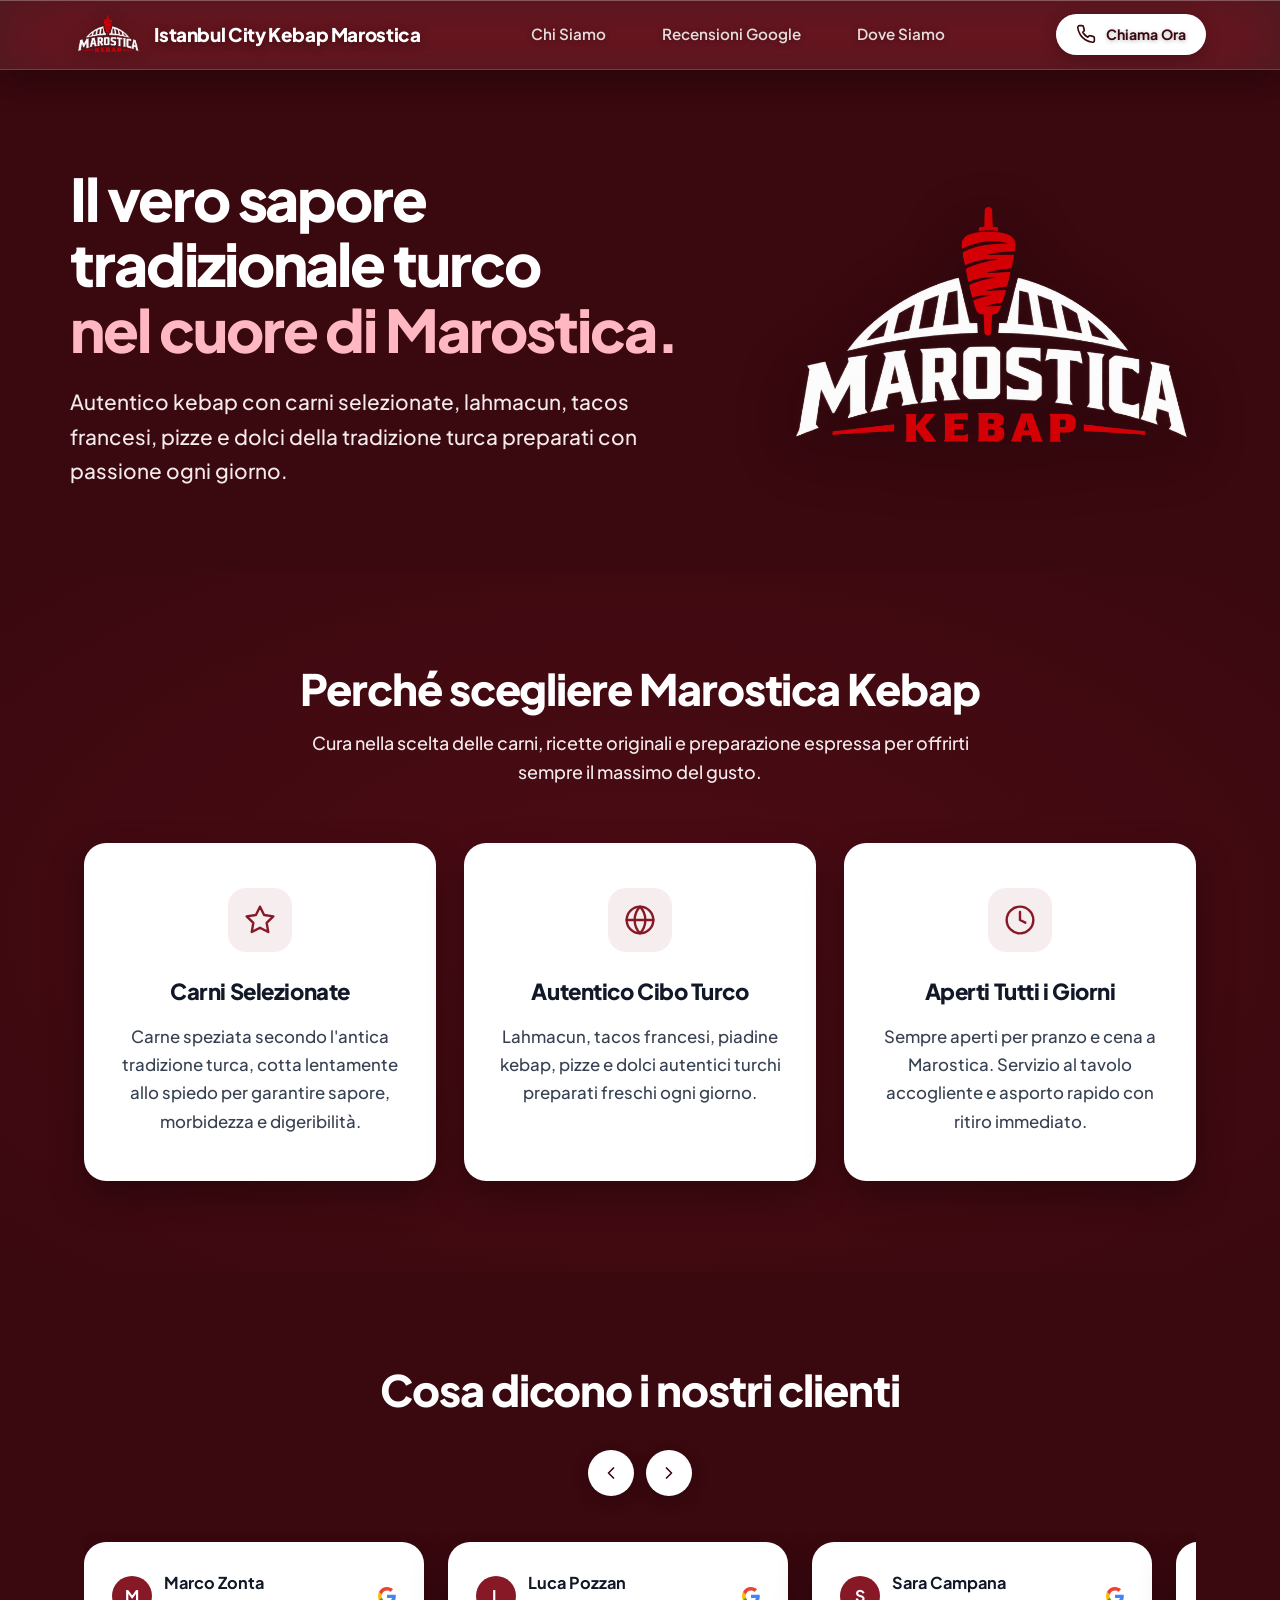
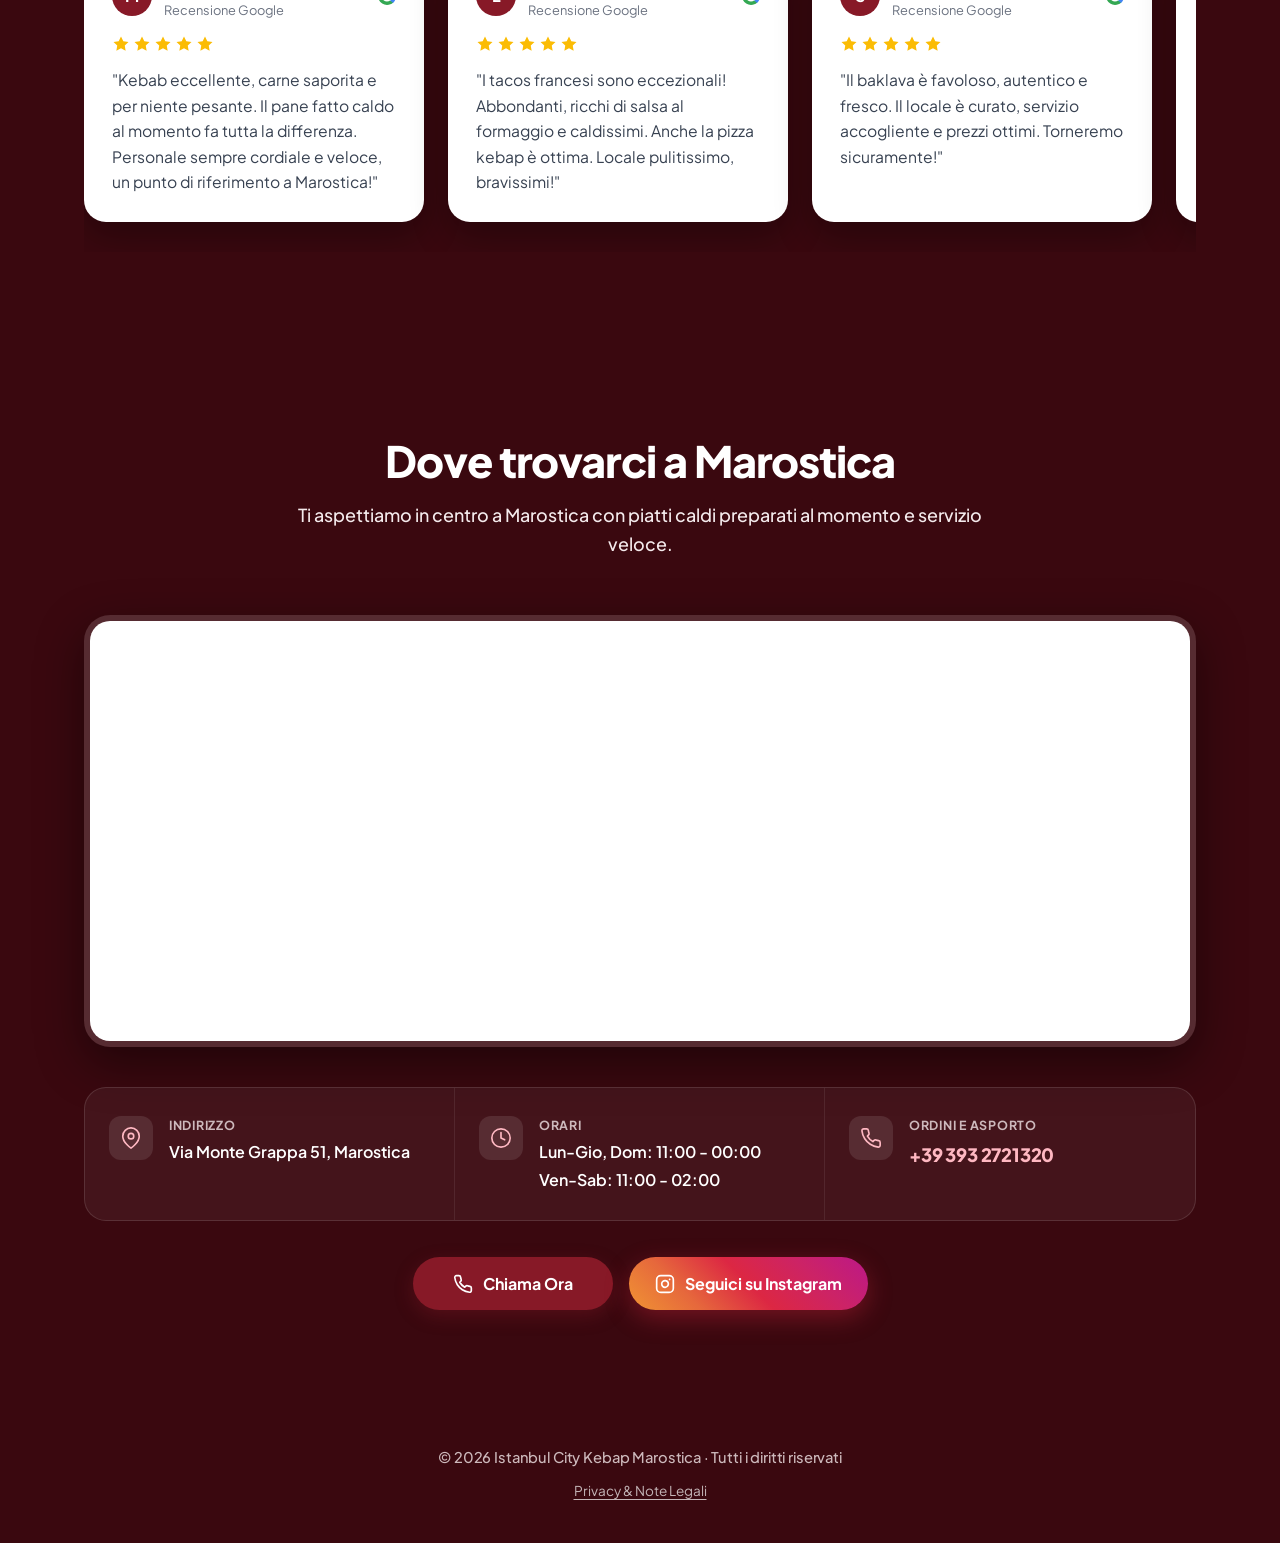
==== index.html @ 6f61cdd5 "mobile" ====
<!DOCTYPE html>
<html lang="it">
<head>
  <meta charset="UTF-8" />
  <meta name="viewport" content="width=device-width, initial-scale=1.0" />
  <title>Istanbul City Kebap Marostica | Tradizionale Turco</title>

  <meta name="description" content="Istanbul City Kebap Marostica (Marostica Kebap): autentico döner kebap turco, lahmacun, tacos francesi, pizze calde e baklava artigianale. Aperti tutti i giorni in Via Monte Grappa 51, Marostica (VI). Telefono +39 393 2721320." />
  <meta name="keywords" content="Istanbul City Kebap Marostica, Marostica Kebap, kebab Marostica, ristorante turco Marostica, döner kebap Marostica, tacos francesi Marostica, lahmacun Marostica, pizza Marostica, baklava Marostica, cibo da asporto Marostica" />
  <meta name="author" content="Istanbul City Kebap Marostica" />
  <meta name="robots" content="index, follow, max-snippet:-1, max-image-preview:large, max-video-preview:-1" />
  <link rel="canonical" href="https://marosticakebap.it/" />

  <meta name="geo.region" content="IT-VI" />
  <meta name="geo.placename" content="Marostica" />
  <meta name="geo.position" content="45.747742;11.662110" />
  <meta name="ICBM" content="45.747742, 11.662110" />

  <meta property="og:type" content="restaurant.restaurant" />
  <meta property="og:site_name" content="Istanbul City Kebap Marostica" />
  <meta property="og:title" content="Istanbul City Kebap Marostica" />
  <meta property="og:description" content="Autentico döner kebap turco, lahmacun, tacos francesi e dolci tradizionali a Marostica. Aperti tutti i giorni in Via Monte Grappa 51." />
  <meta property="og:url" content="https://marosticakebap.it/" />
  
  <meta property="og:image" content="https://raw.githubusercontent.com/calinaboss/MarosticaKebap/main/assets/og-image.jpg" />
  <meta property="og:image:secure_url" content="https://raw.githubusercontent.com/calinaboss/MarosticaKebap/main/assets/og-image.jpg" />
  <meta property="og:image:type" content="image/jpeg" />
  <meta property="og:image:width" content="1200" />
  <meta property="og:image:height" content="630" />
  <meta property="og:image:alt" content="Istanbul City Kebap Marostica" />
  <meta property="og:locale" content="it_IT" />

  <link rel="image_src" href="https://raw.githubusercontent.com/calinaboss/MarosticaKebap/main/assets/og-image.jpg" />

  <meta name="twitter:card" content="summary_large_image" />
  <meta name="twitter:title" content="Istanbul City Kebap Marostica" />
  <meta name="twitter:description" content="Autentico döner kebap turco, lahmacun, tacos francesi e dolci tradizionali a Marostica. Aperti tutti i giorni." />
  <meta name="twitter:image" content="https://raw.githubusercontent.com/calinaboss/MarosticaKebap/main/assets/og-image.jpg" />
  <meta name="twitter:image:alt" content="Istanbul City Kebap Marostica" />

  <link rel="manifest" href="site.webmanifest" />

  <link rel="icon" type="image/x-icon" href="favicon.ico" />
  <link rel="icon" type="image/png" sizes="32x32" href="assets/favicon-32x32.png" />
  <link rel="icon" type="image/png" sizes="16x16" href="assets/favicon-16x16.png" />
  <link rel="apple-touch-icon" sizes="180x180" href="assets/apple-touch-icon.png" />
  <meta name="theme-color" content="#440b13" />
  <meta name="apple-mobile-web-app-capable" content="yes" />
  <meta name="apple-mobile-web-app-status-bar-style" content="black-translucent" />
  <meta name="apple-mobile-web-app-title" content="Marostica Kebap" />
  <meta name="application-name" content="Marostica Kebap" />

  <link rel="preconnect" href="https://fonts.googleapis.com">
  <link rel="preconnect" href="https://fonts.gstatic.com" crossorigin>
  <link href="https://fonts.googleapis.com/css2?family=Plus+Jakarta+Sans:wght@400;500;600;700;800&display=swap" rel="stylesheet">

  <link rel="stylesheet" href="styles.css?v=2.1" />

  <script type="application/ld+json">
  {
    "@context": "https://schema.org",
    "@type": ["FastFoodRestaurant", "Restaurant"],
    "name": "Istanbul City Kebap Marostica",
    "alternateName": ["Marostica Kebap", "Istanbul City Pizza e Kebap Marostica"],
    "image": "https://marosticakebap.it/assets/og-image.jpg",
    "logo": "https://marosticakebap.it/Brand/pfplogo1.webp",
    "url": "https://marosticakebap.it/",
    "telephone": "+393932721320",
    "priceRange": "€",
    "currenciesAccepted": "EUR",
    "paymentAccepted": "Cash, Credit Card, Debit Card",
    "servesCuisine": [
      "Turkish",
      "Kebab",
      "Middle Eastern",
      "French Tacos",
      "Pizza"
    ],
    "address": {
      "@type": "PostalAddress",
      "streetAddress": "Via Monte Grappa 51",
      "addressLocality": "Marostica",
      "postalCode": "36063",
      "addressRegion": "VI",
      "addressCountry": "IT"
    },
    "geo": {
      "@type": "GeoCoordinates",
      "latitude": 45.747742,
      "longitude": 11.662110
    },
    "hasMap": "https://maps.google.com/?q=istanbul+City+pizza+e+Kebap+Marostica",
    "openingHoursSpecification": [
      {
        "@type": "OpeningHoursSpecification",
        "dayOfWeek": ["Monday", "Tuesday", "Wednesday", "Thursday", "Sunday"],
        "opens": "11:00",
        "closes": "00:00"
      },
      {
        "@type": "OpeningHoursSpecification",
        "dayOfWeek": ["Friday", "Saturday"],
        "opens": "11:00",
        "closes": "02:00"
      }
    ],
    "aggregateRating": {
      "@type": "AggregateRating",
      "ratingValue": "4.8",
      "reviewCount": "148",
      "bestRating": "5",
      "worstRating": "1"
    },
    "sameAs": [
      "https://www.instagram.com/marosticakebap/"
    ]
  }
  </script>
</head>
<body>

  <div class="page-curtain" id="pageCurtain">
    <div class="curtain-content">
      <img src="Brand/Logosenzasfondo-trimmed.webp" alt="Istanbul City Kebap Marostica" class="curtain-logo" />
    </div>
  </div>



  <header class="site-header" id="top">
    <div class="header-container">
      <a href="#top" class="brand-link" aria-label="Istanbul City Kebap Marostica Home">
        <img src="Brand/Logosenzasfondo-trimmed.webp" alt="Istanbul City Kebap Marostica Logo" class="brand-logo" />
        <span class="brand-name">Istanbul City Kebap Marostica</span>
      </a>

      <nav class="nav-menu" id="navMenu">
        <a href="#chi-siamo" class="nav-link">Chi Siamo</a>
        <a href="#recensioni" class="nav-link">Recensioni Google</a>
        <a href="#informazioni" class="nav-link">Dove Siamo</a>
      </nav>

      <div class="header-actions">
        <a href="tel:+393932721320" class="btn btn-primary btn-sm header-cta" aria-label="Chiama il numero +39 393 2721320">
          <svg class="icon" viewBox="0 0 24 24" fill="none" stroke="currentColor" stroke-width="2" stroke-linecap="round" stroke-linejoin="round" aria-hidden="true">
            <path d="M22 16.92v3a2 2 0 0 1-2.18 2 19.79 19.79 0 0 1-8.63-3.07 19.5 19.5 0 0 1-6-6 19.79 19.79 0 0 1-3.07-8.67A2 2 0 0 1 4.11 2h3a2 2 0 0 1 2 1.72 12.84 12.84 0 0 0 .7 2.81 2 2 0 0 1-.45 2.11L8.09 9.91a16 16 0 0 0 6 6l1.27-1.27a2 2 0 0 1 2.11-.45 12.84 12.84 0 0 0 2.81.7A2 2 0 0 1 22 16.92z"/>
          </svg>
          <span>Chiama Ora</span>
        </a>

        <button class="nav-toggle" id="navToggle" aria-label="Apri menu di navigazione" aria-expanded="false">
          <span class="bar"></span>
          <span class="bar"></span>
        </button>
      </div>
    </div>
  </header>

  <main>
    
    <section class="hero-section">
      <div class="hero-container">
        <div class="hero-grid">

          <div class="hero-left">
            <h1 class="hero-title">
              Il vero sapore tradizionale turco<br />
              <span class="hero-accent">nel cuore di Marostica.</span>
            </h1>

            <p class="hero-subtitle">
              Autentico kebap con carni selezionate, lahmacun, tacos francesi, pizze e dolci della tradizione turca preparati con passione ogni giorno.
            </p>
          </div>

          <div class="hero-right">
            <div class="hero-logo-box">
              <img src="Brand/Logosenzasfondo-trimmed.webp" alt="Marostica Kebap" class="hero-logo-img" />
            </div>
          </div>

        </div>
      </div>
    </section>

    <section class="section section-values" id="chi-siamo">
      <div class="container">
        <div class="section-header text-center">
          <h2 class="section-title">Perché scegliere Marostica Kebap</h2>
          <p class="section-subtitle">
            Cura nella scelta delle carni, ricette originali e preparazione espressa per offrirti sempre il massimo del gusto.
          </p>
        </div>

        <div class="cards-grid">
          <div class="feature-card text-center">
            <div class="card-icon-box">
              <svg class="icon-lg" viewBox="0 0 24 24" fill="none" stroke="currentColor" stroke-width="1.8" stroke-linecap="round" stroke-linejoin="round" aria-hidden="true">
                <path d="M12 2l3.09 6.26L22 9.27l-5 4.87 1.18 6.88L12 17.77l-6.18 3.25L7 14.14 2 9.27l6.91-1.01L12 2z"/>
              </svg>
            </div>
            <h3 class="card-title">Carni Selezionate</h3>
            <p class="card-desc">
              Carne speziata secondo l'antica tradizione turca, cotta lentamente allo spiedo per garantire sapore, morbidezza e digeribilità.
            </p>
          </div>

          <div class="feature-card text-center">
            <div class="card-icon-box">
              <svg class="icon-lg" viewBox="0 0 24 24" fill="none" stroke="currentColor" stroke-width="1.8" stroke-linecap="round" stroke-linejoin="round" aria-hidden="true">
                <circle cx="12" cy="12" r="10"/>
                <path d="M12 2a14.5 14.5 0 0 0 0 20 14.5 14.5 0 0 0 0-20"/>
                <path d="M2 12h20"/>
              </svg>
            </div>
            <h3 class="card-title">Autentico Cibo Turco</h3>
            <p class="card-desc">
              Lahmacun, tacos francesi, piadine kebap, pizze e dolci autentici turchi preparati freschi ogni giorno.
            </p>
          </div>

          <div class="feature-card text-center">
            <div class="card-icon-box">
              <svg class="icon-lg" viewBox="0 0 24 24" fill="none" stroke="currentColor" stroke-width="1.8" stroke-linecap="round" stroke-linejoin="round" aria-hidden="true">
                <circle cx="12" cy="12" r="10"/>
                <polyline points="12 6 12 12 16 14"/>
              </svg>
            </div>
            <h3 class="card-title">Aperti Tutti i Giorni</h3>
            <p class="card-desc">
              Sempre aperti per pranzo e cena a Marostica. Servizio al tavolo accogliente e asporto rapido con ritiro immediato.
            </p>
          </div>
        </div>
      </div>
    </section>

    <section class="section section-reviews" id="recensioni">
      <div class="container">
        <div class="reviews-header-block text-center">
          <div class="reviews-title-wrap">
            <h2 class="section-title">Cosa dicono i nostri clienti</h2>
          </div>

          <div class="slider-controls" aria-label="Controlli slider recensioni">
            <button class="slider-arrow" id="sliderPrev" aria-label="Recensione precedente">
              <svg class="icon" viewBox="0 0 24 24" fill="none" stroke="currentColor" stroke-width="2" stroke-linecap="round" stroke-linejoin="round" aria-hidden="true">
                <polyline points="15 18 9 12 15 6"/>
              </svg>
            </button>
            <button class="slider-arrow" id="sliderNext" aria-label="Recensione successiva">
              <svg class="icon" viewBox="0 0 24 24" fill="none" stroke="currentColor" stroke-width="2" stroke-linecap="round" stroke-linejoin="round" aria-hidden="true">
                <polyline points="9 18 15 12 9 6"/>
              </svg>
            </button>
          </div>
        </div>

        <div class="reviews-slider-track" id="reviewsTrack" tabindex="0" role="region" aria-label="Lista recensioni Google">
          
          <div class="review-card">
            <div class="review-header">
              <div class="review-author-info">
                <span class="author-avatar">M</span>
                <div>
                  <h4 class="author-name">Marco Zonta</h4>
                  <span class="review-date">Recensione Google</span>
                </div>
              </div>
              <svg class="google-g-mini" viewBox="0 0 24 24" width="18" height="18" aria-hidden="true">
                <path fill="#4285F4" d="M23.745 12.27c0-.7-.06-1.4-.19-2.07H12v4.51h6.6c-.29 1.52-1.14 2.82-2.4 3.68v3.05h3.88c2.27-2.09 3.66-5.17 3.66-9.17z"/>
                <path fill="#34A853" d="M12 24c3.24 0 5.95-1.08 7.93-2.91l-3.88-3.05c-1.08.72-2.45 1.16-4.05 1.16-3.12 0-5.77-2.1-6.72-4.93H1.27v3.15C3.25 21.37 7.31 24 12 24z"/>
                <path fill="#FBBC05" d="M5.28 14.27c-.25-.72-.38-1.49-.38-2.27s.13-1.55.38-2.27V6.58H1.27C.46 8.2.01 10.04.01 12c0 1.96.45 3.8 1.26 5.42l4.01-3.15z"/>
                <path fill="#EA4335" d="M12 4.75c1.77 0 3.35.61 4.6 1.8l3.42-3.42C17.95 1.19 15.24 0 12 0 7.31 0 3.25 2.63 1.27 6.58l4.01 3.15c.95-2.83 3.6-4.98 6.72-4.98z"/>
              </svg>
            </div>
            <div class="star-rating" aria-label="5 stelle su 5">
              <svg class="star-icon" viewBox="0 0 24 24"><polygon points="12 2 15.09 8.26 22 9.27 17 14.14 18.18 21.02 12 17.77 5.82 21.02 7 14.14 2 9.27 8.91 8.26 12 2"/></svg>
              <svg class="star-icon" viewBox="0 0 24 24"><polygon points="12 2 15.09 8.26 22 9.27 17 14.14 18.18 21.02 12 17.77 5.82 21.02 7 14.14 2 9.27 8.91 8.26 12 2"/></svg>
              <svg class="star-icon" viewBox="0 0 24 24"><polygon points="12 2 15.09 8.26 22 9.27 17 14.14 18.18 21.02 12 17.77 5.82 21.02 7 14.14 2 9.27 8.91 8.26 12 2"/></svg>
              <svg class="star-icon" viewBox="0 0 24 24"><polygon points="12 2 15.09 8.26 22 9.27 17 14.14 18.18 21.02 12 17.77 5.82 21.02 7 14.14 2 9.27 8.91 8.26 12 2"/></svg>
              <svg class="star-icon" viewBox="0 0 24 24"><polygon points="12 2 15.09 8.26 22 9.27 17 14.14 18.18 21.02 12 17.77 5.82 21.02 7 14.14 2 9.27 8.91 8.26 12 2"/></svg>
            </div>
            <p class="review-text">
              "Kebab eccellente, carne saporita e per niente pesante. Il pane fatto caldo al momento fa tutta la differenza. Personale sempre cordiale e veloce, un punto di riferimento a Marostica!"
            </p>
          </div>

          <div class="review-card">
            <div class="review-header">
              <div class="review-author-info">
                <span class="author-avatar">L</span>
                <div>
                  <h4 class="author-name">Luca Pozzan</h4>
                  <span class="review-date">Recensione Google</span>
                </div>
              </div>
              <svg class="google-g-mini" viewBox="0 0 24 24" width="18" height="18" aria-hidden="true">
                <path fill="#4285F4" d="M23.745 12.27c0-.7-.06-1.4-.19-2.07H12v4.51h6.6c-.29 1.52-1.14 2.82-2.4 3.68v3.05h3.88c2.27-2.09 3.66-5.17 3.66-9.17z"/>
                <path fill="#34A853" d="M12 24c3.24 0 5.95-1.08 7.93-2.91l-3.88-3.05c-1.08.72-2.45 1.16-4.05 1.16-3.12 0-5.77-2.1-6.72-4.93H1.27v3.15C3.25 21.37 7.31 24 12 24z"/>
                <path fill="#FBBC05" d="M5.28 14.27c-.25-.72-.38-1.49-.38-2.27s.13-1.55.38-2.27V6.58H1.27C.46 8.2.01 10.04.01 12c0 1.96.45 3.8 1.26 5.42l4.01-3.15z"/>
                <path fill="#EA4335" d="M12 4.75c1.77 0 3.35.61 4.6 1.8l3.42-3.42C17.95 1.19 15.24 0 12 0 7.31 0 3.25 2.63 1.27 6.58l4.01 3.15c.95-2.83 3.6-4.98 6.72-4.98z"/>
              </svg>
            </div>
            <div class="star-rating" aria-label="5 stelle su 5">
              <svg class="star-icon" viewBox="0 0 24 24"><polygon points="12 2 15.09 8.26 22 9.27 17 14.14 18.18 21.02 12 17.77 5.82 21.02 7 14.14 2 9.27 8.91 8.26 12 2"/></svg>
              <svg class="star-icon" viewBox="0 0 24 24"><polygon points="12 2 15.09 8.26 22 9.27 17 14.14 18.18 21.02 12 17.77 5.82 21.02 7 14.14 2 9.27 8.91 8.26 12 2"/></svg>
              <svg class="star-icon" viewBox="0 0 24 24"><polygon points="12 2 15.09 8.26 22 9.27 17 14.14 18.18 21.02 12 17.77 5.82 21.02 7 14.14 2 9.27 8.91 8.26 12 2"/></svg>
              <svg class="star-icon" viewBox="0 0 24 24"><polygon points="12 2 15.09 8.26 22 9.27 17 14.14 18.18 21.02 12 17.77 5.82 21.02 7 14.14 2 9.27 8.91 8.26 12 2"/></svg>
              <svg class="star-icon" viewBox="0 0 24 24"><polygon points="12 2 15.09 8.26 22 9.27 17 14.14 18.18 21.02 12 17.77 5.82 21.02 7 14.14 2 9.27 8.91 8.26 12 2"/></svg>
            </div>
            <p class="review-text">
              "I tacos francesi sono eccezionali! Abbondanti, ricchi di salsa al formaggio e caldissimi. Anche la pizza kebap è ottima. Locale pulitissimo, bravissimi!"
            </p>
          </div>

          <div class="review-card">
            <div class="review-header">
              <div class="review-author-info">
                <span class="author-avatar">S</span>
                <div>
                  <h4 class="author-name">Sara Campana</h4>
                  <span class="review-date">Recensione Google</span>
                </div>
              </div>
              <svg class="google-g-mini" viewBox="0 0 24 24" width="18" height="18" aria-hidden="true">
                <path fill="#4285F4" d="M23.745 12.27c0-.7-.06-1.4-.19-2.07H12v4.51h6.6c-.29 1.52-1.14 2.82-2.4 3.68v3.05h3.88c2.27-2.09 3.66-5.17 3.66-9.17z"/>
                <path fill="#34A853" d="M12 24c3.24 0 5.95-1.08 7.93-2.91l-3.88-3.05c-1.08.72-2.45 1.16-4.05 1.16-3.12 0-5.77-2.1-6.72-4.93H1.27v3.15C3.25 21.37 7.31 24 12 24z"/>
                <path fill="#FBBC05" d="M5.28 14.27c-.25-.72-.38-1.49-.38-2.27s.13-1.55.38-2.27V6.58H1.27C.46 8.2.01 10.04.01 12c0 1.96.45 3.8 1.26 5.42l4.01-3.15z"/>
                <path fill="#EA4335" d="M12 4.75c1.77 0 3.35.61 4.6 1.8l3.42-3.42C17.95 1.19 15.24 0 12 0 7.31 0 3.25 2.63 1.27 6.58l4.01 3.15c.95-2.83 3.6-4.98 6.72-4.98z"/>
              </svg>
            </div>
            <div class="star-rating" aria-label="5 stelle su 5">
              <svg class="star-icon" viewBox="0 0 24 24"><polygon points="12 2 15.09 8.26 22 9.27 17 14.14 18.18 21.02 12 17.77 5.82 21.02 7 14.14 2 9.27 8.91 8.26 12 2"/></svg>
              <svg class="star-icon" viewBox="0 0 24 24"><polygon points="12 2 15.09 8.26 22 9.27 17 14.14 18.18 21.02 12 17.77 5.82 21.02 7 14.14 2 9.27 8.91 8.26 12 2"/></svg>
              <svg class="star-icon" viewBox="0 0 24 24"><polygon points="12 2 15.09 8.26 22 9.27 17 14.14 18.18 21.02 12 17.77 5.82 21.02 7 14.14 2 9.27 8.91 8.26 12 2"/></svg>
              <svg class="star-icon" viewBox="0 0 24 24"><polygon points="12 2 15.09 8.26 22 9.27 17 14.14 18.18 21.02 12 17.77 5.82 21.02 7 14.14 2 9.27 8.91 8.26 12 2"/></svg>
              <svg class="star-icon" viewBox="0 0 24 24"><polygon points="12 2 15.09 8.26 22 9.27 17 14.14 18.18 21.02 12 17.77 5.82 21.02 7 14.14 2 9.27 8.91 8.26 12 2"/></svg>
            </div>
            <p class="review-text">
              "Il baklava è favoloso, autentico e fresco. Il locale è curato, servizio accogliente e prezzi ottimi. Torneremo sicuramente!"
            </p>
          </div>

          <div class="review-card">
            <div class="review-header">
              <div class="review-author-info">
                <span class="author-avatar">A</span>
                <div>
                  <h4 class="author-name">Andrea Bonato</h4>
                  <span class="review-date">Recensione Google</span>
                </div>
              </div>
              <svg class="google-g-mini" viewBox="0 0 24 24" width="18" height="18" aria-hidden="true">
                <path fill="#4285F4" d="M23.745 12.27c0-.7-.06-1.4-.19-2.07H12v4.51h6.6c-.29 1.52-1.14 2.82-2.4 3.68v3.05h3.88c2.27-2.09 3.66-5.17 3.66-9.17z"/>
                <path fill="#34A853" d="M12 24c3.24 0 5.95-1.08 7.93-2.91l-3.88-3.05c-1.08.72-2.45 1.16-4.05 1.16-3.12 0-5.77-2.1-6.72-4.93H1.27v3.15C3.25 21.37 7.31 24 12 24z"/>
                <path fill="#FBBC05" d="M5.28 14.27c-.25-.72-.38-1.49-.38-2.27s.13-1.55.38-2.27V6.58H1.27C.46 8.2.01 10.04.01 12c0 1.96.45 3.8 1.26 5.42l4.01-3.15z"/>
                <path fill="#EA4335" d="M12 4.75c1.77 0 3.35.61 4.6 1.8l3.42-3.42C17.95 1.19 15.24 0 12 0 7.31 0 3.25 2.63 1.27 6.58l4.01 3.15c.95-2.83 3.6-4.98 6.72-4.98z"/>
              </svg>
            </div>
            <div class="star-rating" aria-label="5 stelle su 5">
              <svg class="star-icon" viewBox="0 0 24 24"><polygon points="12 2 15.09 8.26 22 9.27 17 14.14 18.18 21.02 12 17.77 5.82 21.02 7 14.14 2 9.27 8.91 8.26 12 2"/></svg>
              <svg class="star-icon" viewBox="0 0 24 24"><polygon points="12 2 15.09 8.26 22 9.27 17 14.14 18.18 21.02 12 17.77 5.82 21.02 7 14.14 2 9.27 8.91 8.26 12 2"/></svg>
              <svg class="star-icon" viewBox="0 0 24 24"><polygon points="12 2 15.09 8.26 22 9.27 17 14.14 18.18 21.02 12 17.77 5.82 21.02 7 14.14 2 9.27 8.91 8.26 12 2"/></svg>
              <svg class="star-icon" viewBox="0 0 24 24"><polygon points="12 2 15.09 8.26 22 9.27 17 14.14 18.18 21.02 12 17.77 5.82 21.02 7 14.14 2 9.27 8.91 8.26 12 2"/></svg>
              <svg class="star-icon" viewBox="0 0 24 24"><polygon points="12 2 15.09 8.26 22 9.27 17 14.14 18.18 21.02 12 17.77 5.82 21.02 7 14.14 2 9.27 8.91 8.26 12 2"/></svg>
            </div>
            <p class="review-text">
              "Kebab al piatto ricchissimo, ingredienti freschi e porzioni generose. Pulizia impeccabile e personale gentilissimo. Consigliatissimo!"
            </p>
          </div>

        </div>
      </div>
    </section>

    <section class="section section-info" id="informazioni">
      <div class="container">
        <div class="section-header text-center">
          <h2 class="section-title">Dove trovarci a Marostica</h2>
          <p class="section-subtitle">
            Ti aspettiamo in centro a Marostica con piatti caldi preparati al momento e servizio veloce.
          </p>
        </div>

        <div class="info-map-full">
          <div class="map-wrapper-card">
            <div class="map-frame-inner">
              <iframe 
                src="https://www.google.com/maps/embed?pb=!1m18!1m12!1m3!1d413.86931194654375!2d11.662110271433201!3d45.747742420319845!2m3!1f0!2f0!3f0!3m2!1i1024!2i768!4f13.1!3m3!1m2!1s0x4778cf007c4f2c8f%3A0x6b8a1f0c419b75c4!2sistanbul%20City%20pizza%20e%20Kebap%20Marostica!5e0!3m2!1sit!2sit!4v1793377592580!5m2!1sit!2sit" 
                width="100%" 
                height="450" 
                style="border:0;" 
                allowfullscreen="" 
                loading="lazy" 
                referrerpolicy="strict-origin-when-cross-origin"
                title="Mappa Posizione Marostica Kebap">
              </iframe>
            </div>
          </div>
        </div>

        <div class="info-details-row">
          <div class="info-detail-block">
            <div class="info-detail-icon">
              <svg viewBox="0 0 24 24" fill="none" stroke="currentColor" stroke-width="1.8" stroke-linecap="round" stroke-linejoin="round" aria-hidden="true">
                <path d="M21 10c0 7-9 13-9 13s-9-6-9-13a9 9 0 0 1 18 0z"/>
                <circle cx="12" cy="10" r="3"/>
              </svg>
            </div>
            <div class="info-detail-text">
              <span class="info-detail-label">Indirizzo</span>
              <span class="info-detail-value">Via Monte Grappa 51, Marostica</span>
            </div>
          </div>

          <div class="info-detail-block">
            <div class="info-detail-icon">
              <svg viewBox="0 0 24 24" fill="none" stroke="currentColor" stroke-width="1.8" stroke-linecap="round" stroke-linejoin="round" aria-hidden="true">
                <circle cx="12" cy="12" r="10"/>
                <polyline points="12 6 12 12 16 14"/>
              </svg>
            </div>
            <div class="info-detail-text">
              <span class="info-detail-label">Orari</span>
              <span class="info-detail-value">Lun-Gio, Dom: 11:00 - 00:00</span>
              <span class="info-detail-value">Ven-Sab: 11:00 - 02:00</span>
            </div>
          </div>

          <div class="info-detail-block">
            <div class="info-detail-icon">
              <svg viewBox="0 0 24 24" fill="none" stroke="currentColor" stroke-width="1.8" stroke-linecap="round" stroke-linejoin="round" aria-hidden="true">
                <path d="M22 16.92v3a2 2 0 0 1-2.18 2 19.79 19.79 0 0 1-8.63-3.07 19.5 19.5 0 0 1-6-6 19.79 19.79 0 0 1-3.07-8.67A2 2 0 0 1 4.11 2h3a2 2 0 0 1 2 1.72 12.84 12.84 0 0 0 .7 2.81 2 2 0 0 1-.45 2.11L8.09 9.91a16 16 0 0 0 6 6l1.27-1.27a2 2 0 0 1 2.11-.45 12.84 12.84 0 0 0 2.81.7A2 2 0 0 1 22 16.92z"/>
              </svg>
            </div>
            <div class="info-detail-text">
              <span class="info-detail-label">Ordini e asporto</span>
              <a href="tel:+393932721320" class="info-detail-phone">+39 393 2721320</a>
            </div>
          </div>
        </div>

        <div class="info-actions-row">
          <a href="tel:+393932721320" class="btn btn-call">
            <svg class="icon" viewBox="0 0 24 24" fill="none" stroke="currentColor" stroke-width="2" stroke-linecap="round" stroke-linejoin="round" aria-hidden="true">
              <path d="M22 16.92v3a2 2 0 0 1-2.18 2 19.79 19.79 0 0 1-8.63-3.07 19.5 19.5 0 0 1-6-6 19.79 19.79 0 0 1-3.07-8.67A2 2 0 0 1 4.11 2h3a2 2 0 0 1 2 1.72 12.84 12.84 0 0 0 .7 2.81 2 2 0 0 1-.45 2.11L8.09 9.91a16 16 0 0 0 6 6l1.27-1.27a2 2 0 0 1 2.11-.45 12.84 12.84 0 0 0 2.81.7A2 2 0 0 1 22 16.92z"/>
            </svg>
            Chiama Ora
          </a>
          <a href="https://www.instagram.com/marosticakebap/" target="_blank" rel="noopener noreferrer" class="btn btn-instagram-gradient">
            <svg class="icon" viewBox="0 0 24 24" fill="none" stroke="currentColor" stroke-width="2" stroke-linecap="round" stroke-linejoin="round" aria-hidden="true">
              <rect x="2" y="2" width="20" height="20" rx="5" ry="5"/>
              <path d="M16 11.37A4 4 0 1 1 12.63 8 4 4 0 0 1 16 11.37z"/>
              <line x1="17.5" y1="6.5" x2="17.51" y2="6.5"/>
            </svg>
            <span>Seguici su Instagram</span>
          </a>
        </div>
      </div>
    </section>
  </main>

  <footer class="site-footer">
    <div class="footer-container text-center">
      <p class="footer-copyright">&copy; <span id="currentYear"></span> Istanbul City Kebap Marostica · Tutti i diritti riservati</p>
      <div class="footer-legal">
        <button class="legal-link" id="openPrivacyBtn" type="button">Privacy & Note Legali</button>
      </div>
    </div>
  </footer>

  <div class="modal-backdrop" id="privacyModal" aria-hidden="true" role="dialog" aria-labelledby="privacyTitle">
    <div class="modal-dialog">
      <div class="modal-header">
        <h3 class="modal-title" id="privacyTitle">Informativa Privacy & Note Legali</h3>
        <button class="modal-close" id="closePrivacyBtn" aria-label="Chiudi informativa">&times;</button>
      </div>
      <div class="modal-body">
        <h4>1. Titolare del Trattamento</h4>
        <p>
          Il titolare del trattamento dei dati è <strong>Istanbul City Kebap Marostica</strong> (noto anche come Marostica Kebap), con sede in <strong>Via Monte Grappa 51, 36063 Marostica (VI)</strong>, Italia. Recapito telefonico: <a href="tel:+393932721320">+39 393 2721320</a>.
        </p>

        <h4>2. Tipologia di Dati e Cookie</h4>
        <p>
          Questo sito web ha finalità esclusivamente informative. <strong>Non vengono utilizzati cookie di profilazione</strong> né strumenti di tracciamento pubblicitario o analytics invasivi. Non viene effettuata alcuna profilazione delle preferenze degli utenti.
        </p>
        <p>
          Eventuali dati forniti volontariamente tramite chiamata telefonica vengono trattati unicamente al fine di evadere le richieste di prenotazione o asporto, nel pieno rispetto del Regolamento UE 2016/679 (GDPR).
        </p>

        <h4>3. Servizi di Terze Parti</h4>
        <p>
          Il sito integra la mappa interattiva di Google Maps (fornita da Google LLC) caricata con attributo <code>loading="lazy"</code> per rispettare la riservatezza dell'utente, e un collegamento diretto al profilo ufficiale Instagram (@marosticakebap).
        </p>

        <h4>4. Diritti dell'Interessato</h4>
        <p>
          In qualità di interessato, l'utente può esercitare in qualsiasi momento i diritti previsti dagli articoli 15-22 del GDPR (accesso, rettifica, cancellazione, limitazione al trattamento) contattando direttamente il titolare presso il locale o al recapito telefonico indicato.
        </p>
      </div>
      <div class="modal-footer">
        <button class="btn btn-sm btn-primary" id="confirmPrivacyBtn" type="button">Ho Capito</button>
      </div>
    </div>
  </div>

  <script src="script.js?v=2.1"></script>
</body>
</html>
---- styles.css ----
:root {
  
  --bg-bordeaux-base: #3a080f;
  --bg-bordeaux-deep: #2c050a;
  --bordeaux-accent: #871927;

  --text-white: #ffffff;
  --text-soft: #f4eaec;
  --text-muted: #cdb9bc;
  --text-dark: #111827;
  --text-body: #374151;

  --shadow-card: 0 14px 36px rgba(0, 0, 0, 0.32);
  --shadow-card-hover: 0 20px 48px rgba(0, 0, 0, 0.42);
  --shadow-map: 0 16px 48px rgba(0, 0, 0, 0.45);

  --font-family: 'Plus Jakarta Sans', -apple-system, BlinkMacSystemFont, "Segoe UI", Roboto, sans-serif;

  --radius-sm: 8px;
  --radius-md: 14px;
  --radius-lg: 22px;
  --radius-xl: 26px;
  --radius-full: 9999px;

  --transition-fast: 0.18s ease;
  --transition-smooth: 0.28s cubic-bezier(0.16, 1, 0.3, 1);
}

*, *::before, *::after {
  box-sizing: border-box;
  margin: 0;
  padding: 0;
}

html {
  scroll-behavior: smooth;
  font-family: var(--font-family);
  background-color: var(--bg-bordeaux-base);
  color: var(--text-white);
  -webkit-font-smoothing: antialiased;
  -moz-osx-font-smoothing: grayscale;
}

body {
  line-height: 1.6;
  font-size: 16px;
  background-color: var(--bg-bordeaux-base);
  color: var(--text-white);
  overflow-x: hidden;
}

a {
  color: inherit;
  text-decoration: none;
  transition: color var(--transition-fast), opacity var(--transition-fast);
}

img {
  max-width: 100%;
  height: auto;
  display: block;
}

.text-center {
  text-align: center;
}

.container {
  width: 100%;
  max-width: 1160px;
  margin-left: auto;
  margin-right: auto;
  padding-left: 24px;
  padding-right: 24px;
}

.icon {
  width: 20px;
  height: 20px;
  flex-shrink: 0;
}

.icon-lg {
  width: 32px;
  height: 32px;
  flex-shrink: 0;
}

.site-header {
  position: sticky;
  top: 0;
  z-index: 1000;
  background: rgba(255, 255, 255, 0.08);
  backdrop-filter: blur(32px) saturate(200%);
  -webkit-backdrop-filter: blur(32px) saturate(200%);
  border-bottom: 1px solid rgba(255, 255, 255, 0.16);
  box-shadow: 0 8px 32px rgba(0, 0, 0, 0.35), inset 0 1px 0 rgba(255, 255, 255, 0.28);
  transition: all var(--transition-fast);
}

.header-container {
  max-width: 1180px;
  margin: 0 auto;
  padding: 14px 24px;
  display: flex;
  align-items: center;
  justify-content: space-between;
}

.brand-link {
  display: flex;
  align-items: center;
  gap: 12px;
}

.brand-logo {
  height: 38px;
  width: auto;
  object-fit: contain;
  filter: drop-shadow(0 2px 8px rgba(0, 0, 0, 0.4));
}

.brand-name {
  font-size: 1.18rem;
  font-weight: 800;
  letter-spacing: -0.02em;
  color: #ffffff;
  text-shadow: 0 2px 10px rgba(0, 0, 0, 0.4);
}

.nav-menu {
  display: flex;
  align-items: center;
  gap: 28px;
}

.nav-link {
  font-size: 0.95rem;
  font-weight: 600;
  color: rgba(255, 255, 255, 0.85);
  padding: 6px 14px;
  border-radius: var(--radius-full);
  transition: all var(--transition-fast);
  text-shadow: 0 1px 6px rgba(0, 0, 0, 0.3);
}

.nav-link:hover {
  color: #ffffff;
  background: rgba(255, 255, 255, 0.12);
  backdrop-filter: blur(10px);
}

.header-actions {
  display: flex;
  align-items: center;
  gap: 16px;
}

.header-cta {
  background: rgba(255, 255, 255, 0.18);
  color: #ffffff;
  border: 1px solid rgba(255, 255, 255, 0.35);
  backdrop-filter: blur(16px);
  -webkit-backdrop-filter: blur(16px);
  box-shadow: 0 4px 16px rgba(0, 0, 0, 0.25), inset 0 1px 0 rgba(255, 255, 255, 0.45);
  text-shadow: 0 1px 4px rgba(0, 0, 0, 0.3);
}

.header-cta:hover {
  background: rgba(255, 255, 255, 0.28);
  border-color: rgba(255, 255, 255, 0.55);
  color: #ffffff;
  box-shadow: 0 6px 20px rgba(0, 0, 0, 0.35), inset 0 1px 0 rgba(255, 255, 255, 0.6);
}

.nav-toggle {
  display: none;
  background: none;
  border: none;
  padding: 8px;
  cursor: pointer;
  flex-direction: column;
  gap: 5px;
}

.nav-toggle .bar {
  width: 22px;
  height: 2px;
  background-color: #ffffff;
  border-radius: 2px;
  box-shadow: 0 1px 4px rgba(0, 0, 0, 0.4);
  transition: transform var(--transition-fast), opacity var(--transition-fast);
}

.btn {
  display: inline-flex;
  align-items: center;
  justify-content: center;
  gap: 10px;
  font-family: inherit;
  font-size: 1rem;
  font-weight: 700;
  padding: 14px 26px;
  border-radius: var(--radius-full);
  cursor: pointer;
  transition: transform var(--transition-fast), box-shadow var(--transition-fast), opacity var(--transition-fast);
  text-decoration: none;
  border: none;
}

.btn:active {
  transform: scale(0.97);
}

.btn-sm {
  font-size: 0.88rem;
  padding: 9px 20px;
}

.header-cta {
  background-color: #ffffff;
  color: var(--bg-bordeaux-base);
  box-shadow: 0 4px 16px rgba(0, 0, 0, 0.25);
}

.header-cta:hover {
  background-color: #f7f7f8;
  color: var(--bg-bordeaux-base);
}

.btn-call {
  background-color: var(--bordeaux-accent);
  color: #ffffff;
  box-shadow: 0 6px 18px rgba(135, 25, 39, 0.35);
}

.btn-call:hover {
  background-color: #9c1d2e;
  color: #ffffff;
}

.btn-instagram-gradient {
  background: linear-gradient(45deg, #f09433 0%, #e6683c 25%, #dc2743 50%, #cc2366 75%, #bc1888 100%);
  color: #ffffff;
  box-shadow: 0 8px 24px rgba(220, 39, 67, 0.35);
}

.btn-instagram-gradient:hover {
  opacity: 0.94;
  box-shadow: 0 10px 28px rgba(220, 39, 67, 0.45);
}

.btn-block {
  width: 100%;
}

.hero-section {
  padding: 96px 24px 84px;
  background-color: var(--bg-bordeaux-base);
}

.hero-container {
  max-width: 1140px;
  margin: 0 auto;
}

.hero-grid {
  display: grid;
  grid-template-columns: 1.15fr 0.85fr;
  align-items: center;
  gap: 56px;
}

.hero-left {
  text-align: left;
}

.hero-title {
  font-size: clamp(2.4rem, 4.6vw, 4rem);
  font-weight: 800;
  line-height: 1.12;
  letter-spacing: -0.035em;
  color: var(--text-white);
  margin-bottom: 22px;
}

.hero-accent {
  color: #ffb8c2;
}

.hero-subtitle {
  font-size: clamp(1.1rem, 1.8vw, 1.3rem);
  color: var(--text-soft);
  line-height: 1.65;
  max-width: 580px;
  font-weight: 500;
}

.hero-right {
  display: flex;
  justify-content: flex-end;
  align-items: center;
}

.hero-logo-box {
  width: 100%;
  max-width: 440px;
  display: flex;
  justify-content: center;
  align-items: center;
}

.hero-logo-img {
  width: 100%;
  height: auto;
  max-height: 300px;
  object-fit: contain;
  filter: drop-shadow(0 14px 32px rgba(0, 0, 0, 0.45));
}

.section {
  padding: 92px 0;
  border-top: none;
}

.section-header {
  max-width: 720px;
  margin: 0 auto 56px;
}

.section-title {
  font-size: clamp(1.9rem, 3.6vw, 2.7rem);
  font-weight: 800;
  letter-spacing: -0.025em;
  color: var(--text-white);
  margin-bottom: 14px;
  line-height: 1.18;
}

.section-subtitle {
  font-size: 1.12rem;
  color: var(--text-soft);
  line-height: 1.6;
  font-weight: 500;
}

.section-values {
  background: radial-gradient(ellipse at center, rgba(110, 18, 30, 0.35) 0%, rgba(58, 8, 15, 0.95) 100%);
}

.cards-grid {
  display: grid;
  grid-template-columns: repeat(auto-fit, minmax(290px, 1fr));
  gap: 28px;
}

.feature-card {
  background: #ffffff;
  color: var(--text-dark);
  border: 1px solid rgba(255, 255, 255, 0.2);
  border-radius: var(--radius-lg);
  padding: 44px 32px;
  display: flex;
  flex-direction: column;
  align-items: center;
  box-shadow: var(--shadow-card);
  transition: transform var(--transition-smooth), box-shadow var(--transition-smooth);
}

.feature-card:hover {
  transform: translateY(-5px);
  box-shadow: var(--shadow-card-hover);
}

.card-icon-box {
  width: 64px;
  height: 64px;
  border-radius: 18px;
  background-color: rgba(135, 25, 39, 0.08);
  color: #871927;
  display: flex;
  align-items: center;
  justify-content: center;
  margin-bottom: 22px;
  transition: background-color var(--transition-smooth), color var(--transition-smooth), transform var(--transition-smooth);
}

.feature-card:hover .card-icon-box {
  background-color: #871927;
  color: #ffffff;
  transform: scale(1.05);
}

.card-title {
  font-size: 1.38rem;
  font-weight: 800;
  letter-spacing: -0.02em;
  color: var(--text-dark);
  margin-bottom: 14px;
}

.card-desc {
  font-size: 1.05rem;
  color: var(--text-body);
  line-height: 1.68;
  font-weight: 500;
}

.reviews-header-block {
  display: flex;
  flex-direction: column;
  align-items: center;
  gap: 20px;
  margin-bottom: 36px;
}

.google-badge-top {
  display: inline-flex;
  align-items: center;
  gap: 10px;
  background: rgba(255, 255, 255, 0.14);
  padding: 7px 20px;
  border-radius: var(--radius-full);
  margin-bottom: 12px;
}

.google-badge-text {
  font-size: 0.88rem;
  font-weight: 700;
  color: var(--text-white);
}

.slider-controls {
  display: flex;
  gap: 12px;
}

.slider-arrow {
  width: 46px;
  height: 46px;
  border-radius: 50%;
  border: none;
  background-color: #ffffff;
  color: var(--bg-bordeaux-base);
  display: flex;
  align-items: center;
  justify-content: center;
  cursor: pointer;
  box-shadow: 0 4px 16px rgba(0, 0, 0, 0.25);
  transition: background-color var(--transition-fast), transform var(--transition-fast);
}

.slider-arrow:hover {
  background-color: #f7f7f8;
}

.slider-arrow:active {
  transform: scale(0.94);
}

.reviews-slider-track {
  display: flex;
  gap: 24px;
  overflow-x: auto;
  scroll-behavior: smooth;
  scroll-snap-type: x mandatory;
  -webkit-overflow-scrolling: touch;
  padding: 10px 4px 30px;
  scrollbar-width: thin;
  scrollbar-color: rgba(255, 255, 255, 0.25) transparent;
}

.reviews-slider-track::-webkit-scrollbar {
  height: 6px;
}

.reviews-slider-track::-webkit-scrollbar-thumb {
  background: rgba(255, 255, 255, 0.25);
  border-radius: 3px;
}

.review-card {
  flex: 0 0 340px;
  scroll-snap-align: start;
  background-color: #ffffff;
  color: var(--text-dark);
  border: none;
  border-radius: var(--radius-lg);
  padding: 28px;
  display: flex;
  flex-direction: column;
  box-shadow: var(--shadow-card);
  transition: transform var(--transition-smooth), box-shadow var(--transition-smooth);
}

.review-card:hover {
  transform: translateY(-4px);
  box-shadow: var(--shadow-card-hover);
}

.review-header {
  display: flex;
  align-items: center;
  justify-content: space-between;
  margin-bottom: 14px;
}

.review-author-info {
  display: flex;
  align-items: center;
  gap: 12px;
}

.author-avatar {
  width: 40px;
  height: 40px;
  border-radius: 50%;
  background-color: var(--bordeaux-accent);
  color: #ffffff;
  font-weight: 700;
  font-size: 1rem;
  display: flex;
  align-items: center;
  justify-content: center;
}

.author-name {
  font-size: 1.02rem;
  font-weight: 700;
  color: var(--text-dark);
}

.review-date {
  font-size: 0.8rem;
  color: #6b7280;
}

.star-rating {
  display: flex;
  gap: 3px;
  margin-bottom: 14px;
}

.star-icon {
  width: 18px;
  height: 18px;
  fill: #FBBC04;
  color: #FBBC04;
}

.review-text {
  font-size: 0.98rem;
  color: var(--text-body);
  line-height: 1.62;
  font-style: normal;
}

.info-map-full {
  margin-bottom: 40px;
}

.map-wrapper-card {
  padding: 6px;
  border-radius: var(--radius-xl);
  background: rgba(255, 255, 255, 0.14);
  box-shadow: var(--shadow-map);
  display: flex;
  flex-direction: column;
}

.map-frame-inner {
  border-radius: calc(var(--radius-xl) - 6px);
  overflow: hidden;
  height: 100%;
  min-height: 420px;
  background-color: #ffffff;
}

.map-frame-inner iframe {
  width: 100%;
  height: 100%;
  min-height: 420px;
  display: block;
}

.info-details-row {
  display: grid;
  grid-template-columns: repeat(3, 1fr);
  gap: 0;
  margin-bottom: 36px;
  border: 1px solid rgba(255, 255, 255, 0.12);
  border-radius: var(--radius-lg);
  overflow: hidden;
  background: rgba(255, 255, 255, 0.05);
}

.info-detail-block {
  display: flex;
  align-items: flex-start;
  gap: 16px;
  padding: 28px 24px;
  border-right: 1px solid rgba(255, 255, 255, 0.08);
  transition: background var(--transition-fast);
}

.info-detail-block:last-child {
  border-right: none;
}

.info-detail-block:hover {
  background: rgba(255, 255, 255, 0.08);
}

.info-detail-icon {
  width: 44px;
  height: 44px;
  min-width: 44px;
  border-radius: 12px;
  background: rgba(255, 255, 255, 0.1);
  display: flex;
  align-items: center;
  justify-content: center;
  color: #ffb8c2;
}

.info-detail-icon svg {
  width: 22px;
  height: 22px;
}

.info-detail-text {
  display: flex;
  flex-direction: column;
  gap: 4px;
}

.info-detail-label {
  font-size: 0.78rem;
  font-weight: 700;
  text-transform: uppercase;
  letter-spacing: 0.06em;
  color: var(--text-muted);
}

.info-detail-value {
  font-size: 1rem;
  font-weight: 600;
  color: var(--text-white);
  line-height: 1.5;
}

.info-detail-phone {
  font-size: 1.15rem;
  font-weight: 800;
  color: #ffb8c2;
  letter-spacing: -0.01em;
  transition: color var(--transition-fast);
}

.info-detail-phone:hover {
  color: #ffffff;
}

.info-actions-row {
  display: flex;
  justify-content: center;
  gap: 16px;
  flex-wrap: wrap;
}

.info-actions-row .btn {
  min-width: 200px;
}

.site-footer {
  border-top: none;
  padding: 44px 24px;
  background-color: var(--bg-bordeaux-base);
}

.footer-container {
  max-width: 1140px;
  margin: 0 auto;
  display: flex;
  flex-direction: column;
  align-items: center;
  gap: 12px;
}

.footer-copyright {
  font-size: 0.92rem;
  color: var(--text-muted);
  letter-spacing: -0.01em;
  font-weight: 500;
}

.footer-legal {
  display: flex;
  gap: 16px;
}

.legal-link {
  background: none;
  border: none;
  color: rgba(255, 255, 255, 0.7);
  font-family: inherit;
  font-size: 0.85rem;
  text-decoration: underline;
  text-underline-offset: 3px;
  cursor: pointer;
  transition: color var(--transition-fast);
}

.legal-link:hover {
  color: #ffffff;
}

.modal-backdrop {
  position: fixed;
  inset: 0;
  z-index: 2000;
  background: rgba(18, 3, 5, 0.75);
  backdrop-filter: blur(12px);
  -webkit-backdrop-filter: blur(12px);
  display: flex;
  align-items: center;
  justify-content: center;
  padding: 20px;
  opacity: 0;
  pointer-events: none;
  transition: opacity 0.24s ease;
}

.modal-backdrop.active {
  opacity: 1;
  pointer-events: auto;
}

.modal-dialog {
  background: #ffffff;
  color: #111827;
  max-width: 620px;
  width: 100%;
  max-height: 85vh;
  border-radius: var(--radius-xl);
  box-shadow: 0 24px 64px rgba(0, 0, 0, 0.5);
  display: flex;
  flex-direction: column;
  overflow: hidden;
  transform: translateY(20px) scale(0.98);
  transition: transform 0.24s cubic-bezier(0.16, 1, 0.3, 1);
}

.modal-backdrop.active .modal-dialog {
  transform: translateY(0) scale(1);
}

.modal-header {
  padding: 22px 28px 16px;
  display: flex;
  align-items: center;
  justify-content: space-between;
  border-bottom: 1px solid rgba(0, 0, 0, 0.08);
}

.modal-title {
  font-size: 1.28rem;
  font-weight: 800;
  color: var(--bordeaux-accent);
}

.modal-close {
  background: none;
  border: none;
  font-size: 1.8rem;
  line-height: 1;
  color: #6b7280;
  cursor: pointer;
  padding: 0 4px;
  transition: color var(--transition-fast);
}

.modal-close:hover {
  color: #111827;
}

.modal-body {
  padding: 24px 28px;
  overflow-y: auto;
  line-height: 1.65;
  font-size: 0.95rem;
  color: #374151;
}

.modal-body h4 {
  font-size: 1.05rem;
  font-weight: 700;
  color: #111827;
  margin-top: 18px;
  margin-bottom: 6px;
}

.modal-body h4:first-child {
  margin-top: 0;
}

.modal-body p {
  margin-bottom: 12px;
}

.modal-body a {
  color: var(--bordeaux-accent);
  font-weight: 600;
}

.modal-footer {
  padding: 16px 28px;
  border-top: 1px solid rgba(0, 0, 0, 0.08);
  display: flex;
  justify-content: flex-end;
}

html, body {
  overflow-x: hidden;
  max-width: 100vw;
  width: 100%;
}

.page-curtain {
  position: fixed;
  inset: 0;
  width: 100%;
  height: 100%;
  z-index: 99999;
  background-color: #3a080f;
  display: flex;
  align-items: center;
  justify-content: center;
  transition: transform 0.75s cubic-bezier(0.77, 0, 0.175, 1), opacity 0.75s ease;
  pointer-events: auto;
  overflow: hidden;
}

.curtain-content {
  display: flex;
  flex-direction: column;
  align-items: center;
  justify-content: center;
  opacity: 0;
  transform: scale(0.9);
  animation: curtainLogoAnim 0.6s cubic-bezier(0.16, 1, 0.3, 1) 0.12s forwards;
}

.curtain-logo {
  max-width: 260px;
  width: 65vw;
  height: auto;
  object-fit: contain;
  filter: drop-shadow(0 14px 36px rgba(0, 0, 0, 0.55));
}

@keyframes curtainLogoAnim {
  to {
    opacity: 1;
    transform: scale(1);
  }
}

.page-curtain.slide-left {
  transform: translate3d(-100%, 0, 0);
  opacity: 0;
  pointer-events: none;
}

@media (max-width: 900px) {
  .hero-grid {
    grid-template-columns: 1fr;
    gap: 32px;
    text-align: center;
  }

  .hero-left {
    text-align: center;
  }

  .hero-subtitle {
    margin-left: auto;
    margin-right: auto;
  }

  .hero-right {
    justify-content: center;
  }

  .info-details-row {
    grid-template-columns: 1fr;
  }

  .info-detail-block {
    border-right: none;
    border-bottom: 1px solid rgba(255, 255, 255, 0.08);
    padding: 22px 20px;
  }

  .info-detail-block:last-child {
    border-bottom: none;
  }

  .map-frame-inner,
  .map-frame-inner iframe {
    min-height: 320px;
  }
}

@media (max-width: 768px) {
  .container {
    padding-left: 18px;
    padding-right: 18px;
  }

  .header-container {
    padding: 12px 18px;
  }

  .brand-logo {
    height: 30px;
  }

  .brand-name {
    font-size: 1rem;
    max-width: 220px;
    white-space: nowrap;
    overflow: hidden;
    text-overflow: ellipsis;
  }

  .hero-section {
    padding: 48px 18px 40px;
  }

  .hero-title {
    font-size: clamp(1.85rem, 5.8vw, 2.4rem);
    margin-bottom: 16px;
  }

  .hero-subtitle {
    font-size: 1rem;
    line-height: 1.55;
  }

  .hero-logo-box {
    max-width: 170px;
    margin: 0 auto;
  }

  .hero-logo-img {
    max-height: 140px;
  }

  .nav-menu {
    position: fixed;
    top: 58px;
    left: 0;
    width: 100%;
    background: rgba(45, 6, 12, 0.94);
    backdrop-filter: blur(32px) saturate(200%);
    -webkit-backdrop-filter: blur(32px) saturate(200%);
    flex-direction: column;
    align-items: center;
    padding: 24px 20px;
    gap: 18px;
    border-bottom: 1px solid rgba(255, 255, 255, 0.16);
    box-shadow: 0 20px 48px rgba(0, 0, 0, 0.5);
    transform: translateY(-120%);
    opacity: 0;
    pointer-events: none;
    transition: transform var(--transition-smooth), opacity var(--transition-smooth);
  }

  .nav-menu .nav-link {
    font-size: 1.05rem;
  }

  .nav-menu.open {
    transform: translateY(0);
    opacity: 1;
    pointer-events: auto;
  }

  .nav-toggle {
    display: flex;
  }

  .nav-toggle[aria-expanded="true"] .bar:first-child {
    transform: translateY(3.5px) rotate(45deg);
  }

  .nav-toggle[aria-expanded="true"] .bar:last-child {
    transform: translateY(-3.5px) rotate(-45deg);
  }

  .header-cta {
    display: none;
  }

  .section {
    padding: 48px 0;
  }

  .section-header {
    margin: 0 auto 32px;
  }

  .section-title {
    font-size: clamp(1.55rem, 5.2vw, 2.1rem);
  }

  .section-subtitle {
    font-size: 0.98rem;
  }

  .cards-grid {
    grid-template-columns: 1fr;
    gap: 18px;
  }

  .feature-card {
    padding: 28px 20px;
    border-radius: var(--radius-md);
  }

  .card-icon-box {
    width: 52px;
    height: 52px;
    margin-bottom: 16px;
  }

  .card-title {
    font-size: 1.2rem;
    margin-bottom: 10px;
  }

  .card-desc {
    font-size: 0.96rem;
  }

  .reviews-slider-track {
    gap: 16px;
    padding: 6px 2px 20px;
  }

  .review-card {
    flex: 0 0 calc(85vw - 16px);
    max-width: 310px;
    min-width: 250px;
    padding: 20px 18px;
    border-radius: var(--radius-md);
  }

  .review-text {
    font-size: 0.92rem;
  }

  .info-map-full {
    margin-bottom: 28px;
  }

  .map-wrapper-card {
    padding: 4px;
    border-radius: var(--radius-lg);
  }

  .map-frame-inner {
    border-radius: calc(var(--radius-lg) - 4px);
    min-height: 270px;
  }

  .map-frame-inner iframe {
    min-height: 270px;
  }

  .info-details-row {
    margin-bottom: 28px;
  }

  .info-detail-block {
    padding: 18px 16px;
    gap: 14px;
  }

  .info-detail-icon {
    width: 38px;
    height: 38px;
    min-width: 38px;
  }

  .info-detail-icon svg {
    width: 19px;
    height: 19px;
  }

  .info-detail-value {
    font-size: 0.94rem;
  }

  .info-detail-phone {
    font-size: 1.05rem;
  }

  .info-actions-row {
    flex-direction: column;
    align-items: stretch;
    gap: 12px;
  }

  .info-actions-row .btn {
    width: 100%;
    min-width: unset;
    padding: 14px 20px;
  }

  .slider-arrow {
    width: 40px;
    height: 40px;
  }

  .site-footer {
    padding: 36px 18px;
  }

  .footer-copyright {
    font-size: 0.85rem;
  }
}

@media (max-width: 380px) {
  .brand-name {
    font-size: 0.88rem;
    max-width: 170px;
  }

  .hero-title {
    font-size: 1.65rem;
  }

  .hero-logo-box {
    max-width: 140px;
  }

  .hero-logo-img {
    max-height: 120px;
  }

  .review-card {
    flex: 0 0 88vw;
    min-width: 230px;
  }

  .info-detail-block {
    padding: 16px 14px;
  }

  .map-frame-inner,
  .map-frame-inner iframe {
    min-height: 230px;
  }
}
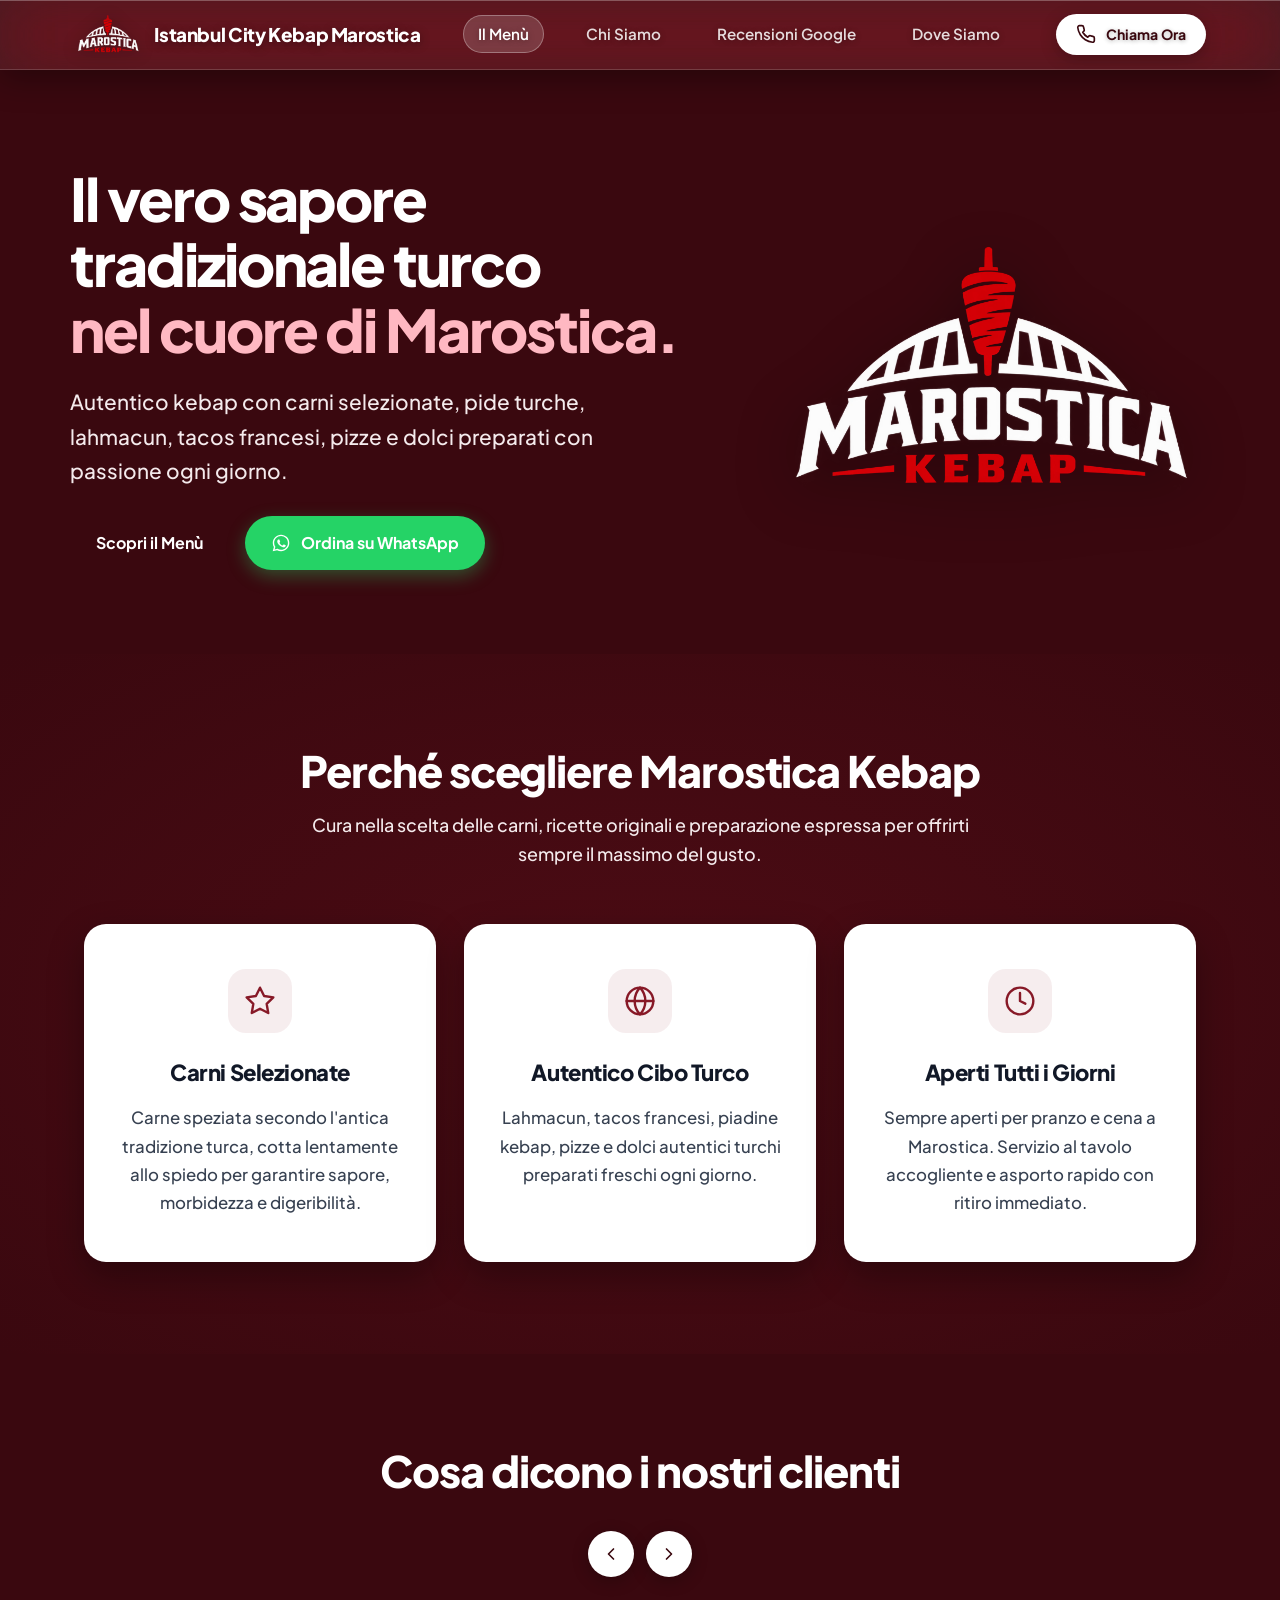
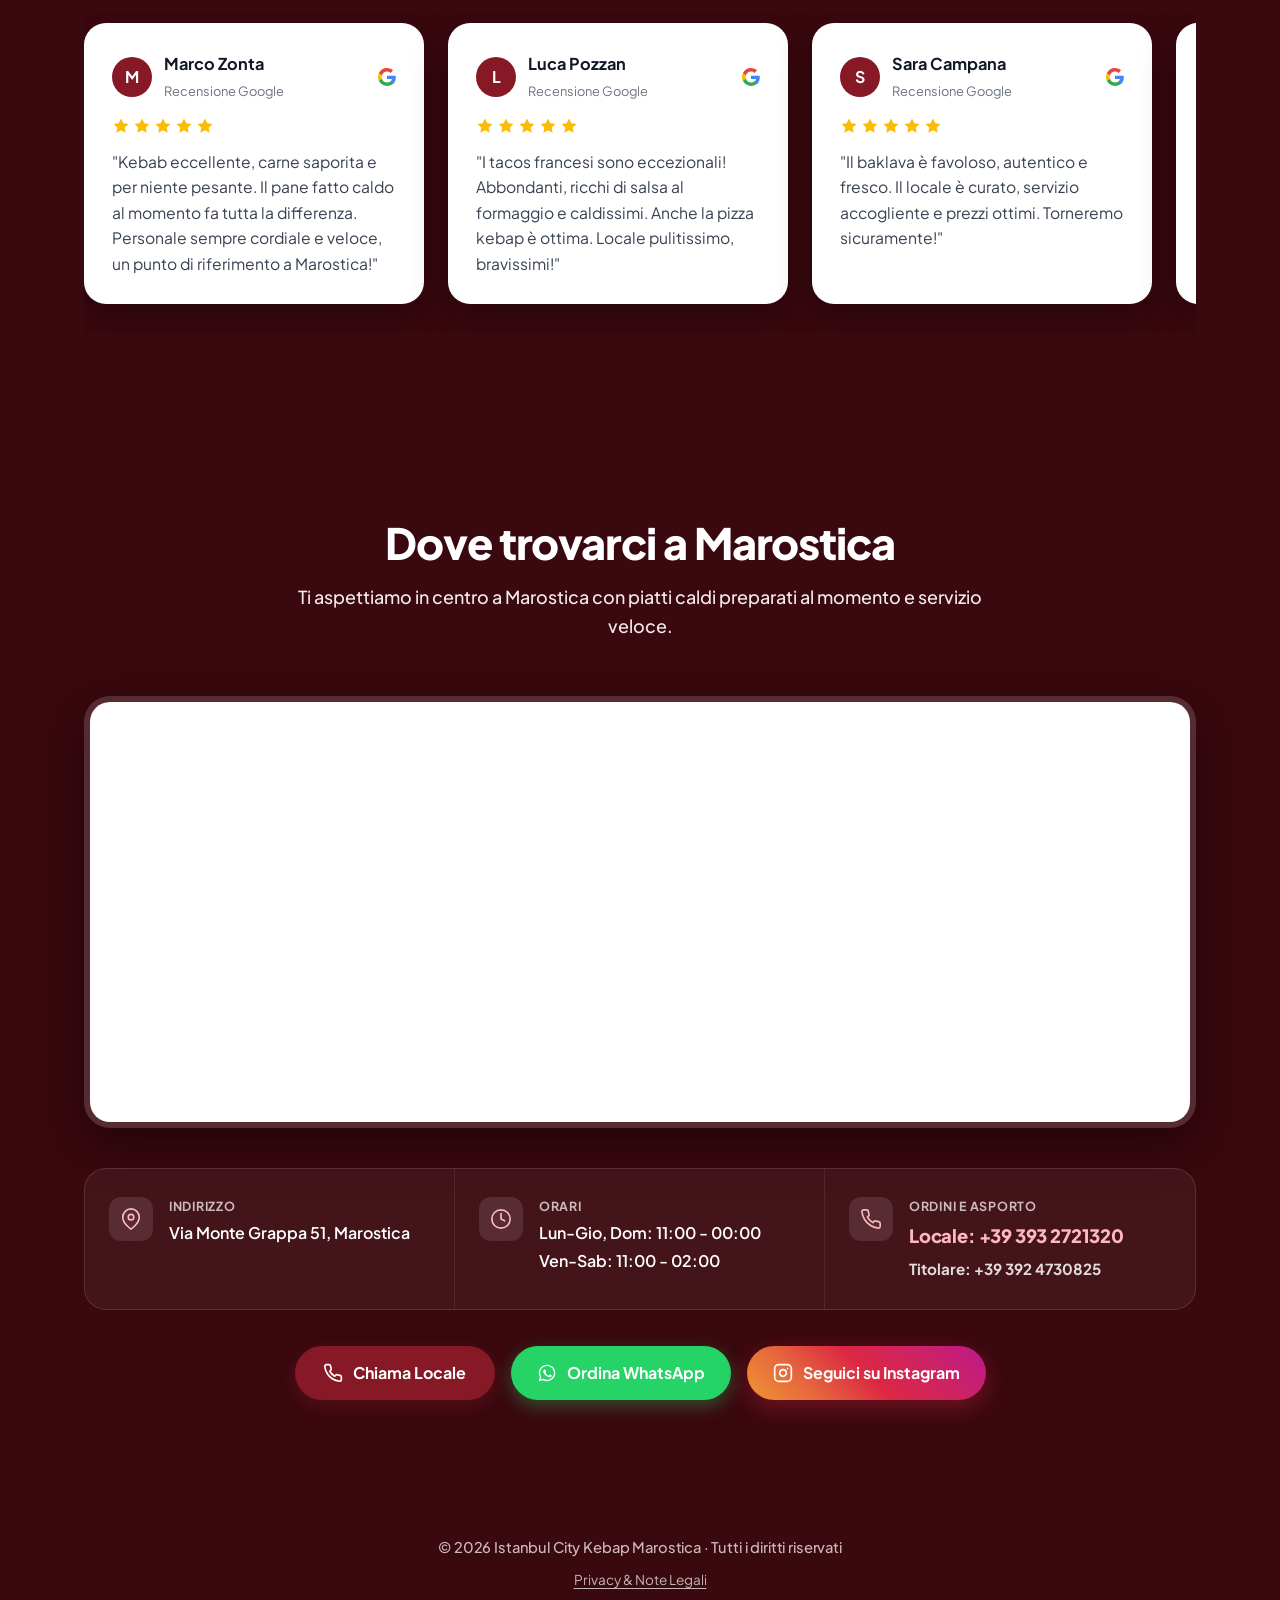
==== commit feebda1c: "menu" ====
--- a/index.html
+++ b/index.html
@@ -135,6 +135,7 @@
       </a>
 
       <nav class="nav-menu" id="navMenu">
+        <a href="menu.html" class="nav-link nav-link-highlight">Il Menù</a>
         <a href="#chi-siamo" class="nav-link">Chi Siamo</a>
         <a href="#recensioni" class="nav-link">Recensioni Google</a>
         <a href="#informazioni" class="nav-link">Dove Siamo</a>
@@ -169,8 +170,17 @@
             </h1>
 
             <p class="hero-subtitle">
-              Autentico kebap con carni selezionate, lahmacun, tacos francesi, pizze e dolci della tradizione turca preparati con passione ogni giorno.
-            </p>
+              Autentico kebap con carni selezionate, pide turche, lahmacun, tacos francesi, pizze e dolci preparati con passione ogni giorno.
+            </p>
+            <div class="hero-actions">
+              <a href="menu.html" class="btn btn-primary">Scopri il Menù</a>
+              <a href="https://wa.me/393924730825?text=Ciao%2C%20vorrei%20ordinare%20da%20asporto" target="_blank" rel="noopener noreferrer" class="btn btn-whatsapp">
+                <svg class="icon" viewBox="0 0 24 24" fill="currentColor" aria-hidden="true">
+                  <path d="M12.04 2C6.58 2 2.13 6.45 2.13 11.91C2.13 13.66 2.59 15.36 3.45 16.86L2.05 22L7.3 20.62C8.75 21.41 10.38 21.83 12.04 21.83C17.5 21.83 21.95 17.38 21.95 11.92C21.95 9.27 20.92 6.78 19.05 4.91C17.18 3.04 14.69 2 12.04 2M12.05 3.67C14.25 3.67 16.31 4.53 17.87 6.09C19.42 7.65 20.28 9.72 20.28 11.92C20.28 16.46 16.58 20.15 12.04 20.15C10.56 20.15 9.11 19.76 7.85 19L7.55 18.83L4.43 19.65L5.26 16.61L5.06 16.29C4.24 14.99 3.81 13.47 3.81 11.91C3.81 7.37 7.5 3.67 12.05 3.67M9.07 7.7C8.9 7.7 8.63 7.76 8.39 8.02C8.16 8.28 7.5 8.9 7.5 10.15C7.5 11.4 8.41 12.61 8.54 12.78C8.67 12.95 10.32 15.5 12.85 16.59C13.45 16.85 13.92 17 14.28 17.12C14.88 17.31 15.43 17.28 15.86 17.22C16.34 17.15 17.34 16.61 17.55 16.03C17.75 15.44 17.75 14.94 17.69 14.84C17.63 14.73 17.46 14.67 17.21 14.54C16.96 14.42 15.73 13.81 15.5 13.73C15.28 13.64 15.11 13.6 14.95 13.85C14.78 14.1 14.31 14.67 14.17 14.84C14.03 15 13.89 15.02 13.64 14.89C13.39 14.77 12.58 14.5 11.62 13.65C10.88 12.99 10.37 12.17 10.23 11.92C10.09 11.67 10.21 11.53 10.34 11.41C10.45 11.3 10.59 11.12 10.72 10.97C10.84 10.82 10.88 10.72 10.97 10.55C11.05 10.38 11.01 10.24 10.95 10.11C10.88 9.99 10.37 8.74 10.16 8.23C9.96 7.74 9.75 7.81 9.6 7.8C9.45 7.8 9.28 7.79 9.07 7.7Z"/>
+                </svg>
+                <span>Ordina su WhatsApp</span>
+              </a>
+            </div>
           </div>
 
           <div class="hero-right">
@@ -435,8 +445,9 @@
               </svg>
             </div>
             <div class="info-detail-text">
-              <span class="info-detail-label">Ordini e asporto</span>
-              <a href="tel:+393932721320" class="info-detail-phone">+39 393 2721320</a>
+              <span class="info-detail-label">Ordini e Asporto</span>
+              <a href="tel:+393932721320" class="info-detail-phone">Locale: +39 393 2721320</a>
+              <a href="tel:+393924730825" class="info-detail-phone-sub">Titolare: +39 392 4730825</a>
             </div>
           </div>
         </div>
@@ -446,7 +457,13 @@
             <svg class="icon" viewBox="0 0 24 24" fill="none" stroke="currentColor" stroke-width="2" stroke-linecap="round" stroke-linejoin="round" aria-hidden="true">
               <path d="M22 16.92v3a2 2 0 0 1-2.18 2 19.79 19.79 0 0 1-8.63-3.07 19.5 19.5 0 0 1-6-6 19.79 19.79 0 0 1-3.07-8.67A2 2 0 0 1 4.11 2h3a2 2 0 0 1 2 1.72 12.84 12.84 0 0 0 .7 2.81 2 2 0 0 1-.45 2.11L8.09 9.91a16 16 0 0 0 6 6l1.27-1.27a2 2 0 0 1 2.11-.45 12.84 12.84 0 0 0 2.81.7A2 2 0 0 1 22 16.92z"/>
             </svg>
-            Chiama Ora
+            <span>Chiama Locale</span>
+          </a>
+          <a href="https://wa.me/393924730825?text=Ciao%2C%20vorrei%20ordinare%20da%20asporto" target="_blank" rel="noopener noreferrer" class="btn btn-whatsapp">
+            <svg class="icon" viewBox="0 0 24 24" fill="currentColor" aria-hidden="true">
+              <path d="M12.04 2C6.58 2 2.13 6.45 2.13 11.91C2.13 13.66 2.59 15.36 3.45 16.86L2.05 22L7.3 20.62C8.75 21.41 10.38 21.83 12.04 21.83C17.5 21.83 21.95 17.38 21.95 11.92C21.95 9.27 20.92 6.78 19.05 4.91C17.18 3.04 14.69 2 12.04 2M12.05 3.67C14.25 3.67 16.31 4.53 17.87 6.09C19.42 7.65 20.28 9.72 20.28 11.92C20.28 16.46 16.58 20.15 12.04 20.15C10.56 20.15 9.11 19.76 7.85 19L7.55 18.83L4.43 19.65L5.26 16.61L5.06 16.29C4.24 14.99 3.81 13.47 3.81 11.91C3.81 7.37 7.5 3.67 12.05 3.67M9.07 7.7C8.9 7.7 8.63 7.76 8.39 8.02C8.16 8.28 7.5 8.9 7.5 10.15C7.5 11.4 8.41 12.61 8.54 12.78C8.67 12.95 10.32 15.5 12.85 16.59C13.45 16.85 13.92 17 14.28 17.12C14.88 17.31 15.43 17.28 15.86 17.22C16.34 17.15 17.34 16.61 17.55 16.03C17.75 15.44 17.75 14.94 17.69 14.84C17.63 14.73 17.46 14.67 17.21 14.54C16.96 14.42 15.73 13.81 15.5 13.73C15.28 13.64 15.11 13.6 14.95 13.85C14.78 14.1 14.31 14.67 14.17 14.84C14.03 15 13.89 15.02 13.64 14.89C13.39 14.77 12.58 14.5 11.62 13.65C10.88 12.99 10.37 12.17 10.23 11.92C10.09 11.67 10.21 11.53 10.34 11.41C10.45 11.3 10.59 11.12 10.72 10.97C10.84 10.82 10.88 10.72 10.97 10.55C11.05 10.38 11.01 10.24 10.95 10.11C10.88 9.99 10.37 8.74 10.16 8.23C9.96 7.74 9.75 7.81 9.6 7.8C9.45 7.8 9.28 7.79 9.07 7.7Z"/>
+            </svg>
+            <span>Ordina WhatsApp</span>
           </a>
           <a href="https://www.instagram.com/marosticakebap/" target="_blank" rel="noopener noreferrer" class="btn btn-instagram-gradient">
             <svg class="icon" viewBox="0 0 24 24" fill="none" stroke="currentColor" stroke-width="2" stroke-linecap="round" stroke-linejoin="round" aria-hidden="true">
--- a/styles.css
+++ b/styles.css
@@ -1165,3 +1165,363 @@
     min-height: 230px;
   }
 }
+
+.btn-whatsapp {
+  background-color: #25d366;
+  color: #ffffff;
+  box-shadow: 0 6px 18px rgba(37, 211, 102, 0.35);
+}
+
+.btn-whatsapp:hover {
+  background-color: #20bd5a;
+  color: #ffffff;
+}
+
+.nav-link-highlight {
+  background: rgba(255, 255, 255, 0.16);
+  border: 1px solid rgba(255, 255, 255, 0.3);
+  color: #ffffff;
+}
+
+.hero-actions {
+  display: flex;
+  align-items: center;
+  gap: 16px;
+  margin-top: 28px;
+  flex-wrap: wrap;
+}
+
+.info-detail-phone-sub {
+  font-size: 0.95rem;
+  font-weight: 700;
+  color: rgba(255, 255, 255, 0.85);
+  margin-top: 2px;
+  transition: color var(--transition-fast);
+}
+
+.info-detail-phone-sub:hover {
+  color: #ffffff;
+}
+
+.menu-hero-section {
+  padding: 60px 24px 36px;
+  background: radial-gradient(ellipse at top, rgba(135, 25, 39, 0.32) 0%, rgba(58, 8, 15, 0.95) 100%);
+}
+
+.menu-badge-pill {
+  display: inline-block;
+  padding: 6px 18px;
+  border-radius: var(--radius-full);
+  background: rgba(255, 255, 255, 0.12);
+  border: 1px solid rgba(255, 255, 255, 0.2);
+  font-size: 0.84rem;
+  font-weight: 700;
+  color: #ffb8c2;
+  margin-bottom: 14px;
+}
+
+.menu-hero-title {
+  font-size: clamp(2.2rem, 4.4vw, 3.4rem);
+  font-weight: 800;
+  letter-spacing: -0.03em;
+  color: #ffffff;
+  margin-bottom: 14px;
+}
+
+.menu-hero-subtitle {
+  font-size: 1.1rem;
+  color: var(--text-soft);
+  max-width: 680px;
+  margin: 0 auto 32px;
+  line-height: 1.6;
+}
+
+.menu-fast-order-box {
+  max-width: 760px;
+  margin: 0 auto;
+  background: rgba(255, 255, 255, 0.06);
+  border: 1px solid rgba(255, 255, 255, 0.14);
+  border-radius: var(--radius-lg);
+  padding: 24px 28px;
+}
+
+.fast-order-label {
+  display: block;
+  font-size: 0.92rem;
+  font-weight: 600;
+  color: var(--text-muted);
+  margin-bottom: 16px;
+}
+
+.fast-order-buttons {
+  display: flex;
+  justify-content: center;
+  gap: 16px;
+  flex-wrap: wrap;
+}
+
+.menu-sticky-nav-bar {
+  position: sticky;
+  top: 66px;
+  z-index: 950;
+  background: rgba(45, 6, 12, 0.92);
+  backdrop-filter: blur(24px) saturate(180%);
+  -webkit-backdrop-filter: blur(24px) saturate(180%);
+  border-bottom: 1px solid rgba(255, 255, 255, 0.12);
+  padding: 12px 0;
+}
+
+.menu-nav-scroll-wrap {
+  display: flex;
+  align-items: center;
+  gap: 10px;
+  overflow-x: auto;
+  scroll-behavior: smooth;
+  scrollbar-width: none;
+  -webkit-overflow-scrolling: touch;
+  padding: 2px 0;
+}
+
+.menu-nav-scroll-wrap::-webkit-scrollbar {
+  display: none;
+}
+
+.menu-tab-btn {
+  white-space: nowrap;
+  font-size: 0.92rem;
+  font-weight: 700;
+  padding: 8px 18px;
+  border-radius: var(--radius-full);
+  background: rgba(255, 255, 255, 0.08);
+  color: rgba(255, 255, 255, 0.85);
+  border: 1px solid rgba(255, 255, 255, 0.12);
+  transition: all var(--transition-fast);
+}
+
+.menu-tab-btn:hover,
+.menu-tab-btn.active {
+  background: #ffffff;
+  color: var(--bg-bordeaux-base);
+  border-color: #ffffff;
+  box-shadow: 0 4px 14px rgba(0, 0, 0, 0.25);
+}
+
+.menu-section-block {
+  padding: 56px 0;
+}
+
+.section-alt {
+  background: rgba(255, 255, 255, 0.02);
+  border-top: 1px solid rgba(255, 255, 255, 0.06);
+  border-bottom: 1px solid rgba(255, 255, 255, 0.06);
+}
+
+.menu-section-header {
+  display: flex;
+  justify-content: space-between;
+  align-items: flex-end;
+  margin-bottom: 32px;
+  gap: 20px;
+}
+
+.section-tag-label {
+  display: inline-block;
+  font-size: 0.8rem;
+  font-weight: 800;
+  text-transform: uppercase;
+  letter-spacing: 0.06em;
+  color: #ffb8c2;
+  margin-bottom: 8px;
+}
+
+.menu-slider-arrows {
+  display: flex;
+  gap: 10px;
+}
+
+.dishes-slider-track {
+  display: flex;
+  gap: 22px;
+  overflow-x: auto;
+  scroll-behavior: smooth;
+  scroll-snap-type: x mandatory;
+  -webkit-overflow-scrolling: touch;
+  padding: 10px 4px 24px;
+  scrollbar-width: thin;
+  scrollbar-color: rgba(255, 255, 255, 0.22) transparent;
+}
+
+.dishes-slider-track::-webkit-scrollbar {
+  height: 6px;
+}
+
+.dishes-slider-track::-webkit-scrollbar-thumb {
+  background: rgba(255, 255, 255, 0.22);
+  border-radius: 3px;
+}
+
+.dish-card {
+  flex: 0 0 310px;
+  scroll-snap-align: start;
+  background: #ffffff;
+  color: var(--text-dark);
+  border-radius: var(--radius-lg);
+  padding: 22px 20px 20px;
+  display: flex;
+  flex-direction: column;
+  box-shadow: var(--shadow-card);
+  transition: transform var(--transition-smooth), box-shadow var(--transition-smooth);
+}
+
+.dish-card:hover {
+  transform: translateY(-4px);
+  box-shadow: var(--shadow-card-hover);
+}
+
+.dish-card-header {
+  display: flex;
+  align-items: center;
+  justify-content: space-between;
+  gap: 10px;
+  margin-bottom: 14px;
+  min-height: 48px;
+}
+
+.dish-title {
+  font-size: 1.15rem;
+  font-weight: 800;
+  letter-spacing: -0.015em;
+  color: #111827;
+  line-height: 1.3;
+}
+
+.dish-badge {
+  font-size: 0.72rem;
+  font-weight: 700;
+  text-transform: uppercase;
+  letter-spacing: 0.04em;
+  padding: 4px 10px;
+  border-radius: var(--radius-full);
+  background: rgba(135, 25, 39, 0.09);
+  color: #871927;
+  white-space: nowrap;
+}
+
+.dish-image-box {
+  width: 100%;
+  aspect-ratio: 4 / 5;
+  border-radius: var(--radius-md);
+  overflow: hidden;
+  background-color: #2b060b;
+  margin-bottom: 14px;
+}
+
+.dish-img {
+  width: 100%;
+  height: 100%;
+  object-fit: cover;
+  display: block;
+  transition: transform 0.35s ease;
+}
+
+.dish-card:hover .dish-img {
+  transform: scale(1.04);
+}
+
+.dish-desc {
+  font-size: 0.94rem;
+  color: #4b5563;
+  line-height: 1.55;
+  margin-bottom: 16px;
+  flex-grow: 1;
+}
+
+.btn-dish-order {
+  width: 100%;
+  font-size: 0.92rem;
+  padding: 11px 16px;
+  border-radius: var(--radius-full);
+}
+
+.menu-final-order-section {
+  background: radial-gradient(ellipse at center, rgba(135, 25, 39, 0.35) 0%, rgba(58, 8, 15, 0.95) 100%);
+  padding: 72px 0;
+}
+
+.menu-final-buttons {
+  display: flex;
+  justify-content: center;
+  gap: 18px;
+  flex-wrap: wrap;
+  margin-top: 32px;
+}
+
+.menu-final-buttons .btn {
+  min-width: 280px;
+}
+
+@media (max-width: 768px) {
+  .hero-actions {
+    justify-content: center;
+    margin-top: 22px;
+  }
+
+  .hero-actions .btn {
+    width: 100%;
+    max-width: 320px;
+  }
+
+  .menu-hero-section {
+    padding: 40px 18px 28px;
+  }
+
+  .menu-fast-order-box {
+    padding: 18px 16px;
+  }
+
+  .fast-order-buttons {
+    flex-direction: column;
+    align-items: stretch;
+  }
+
+  .fast-order-buttons .btn {
+    width: 100%;
+  }
+
+  .menu-sticky-nav-bar {
+    top: 56px;
+    padding: 8px 0;
+  }
+
+  .menu-section-header {
+    flex-direction: column;
+    align-items: flex-start;
+    gap: 16px;
+  }
+
+  .menu-slider-arrows {
+    align-self: flex-end;
+  }
+
+  .dishes-slider-track {
+    gap: 16px;
+    padding: 4px 2px 18px;
+  }
+
+  .dish-card {
+    flex: 0 0 calc(82vw - 16px);
+    max-width: 310px;
+    min-width: 250px;
+    padding: 18px 16px 16px;
+  }
+
+  .menu-final-buttons {
+    flex-direction: column;
+    align-items: center;
+  }
+
+  .menu-final-buttons .btn {
+    width: 100%;
+    max-width: 340px;
+  }
+}
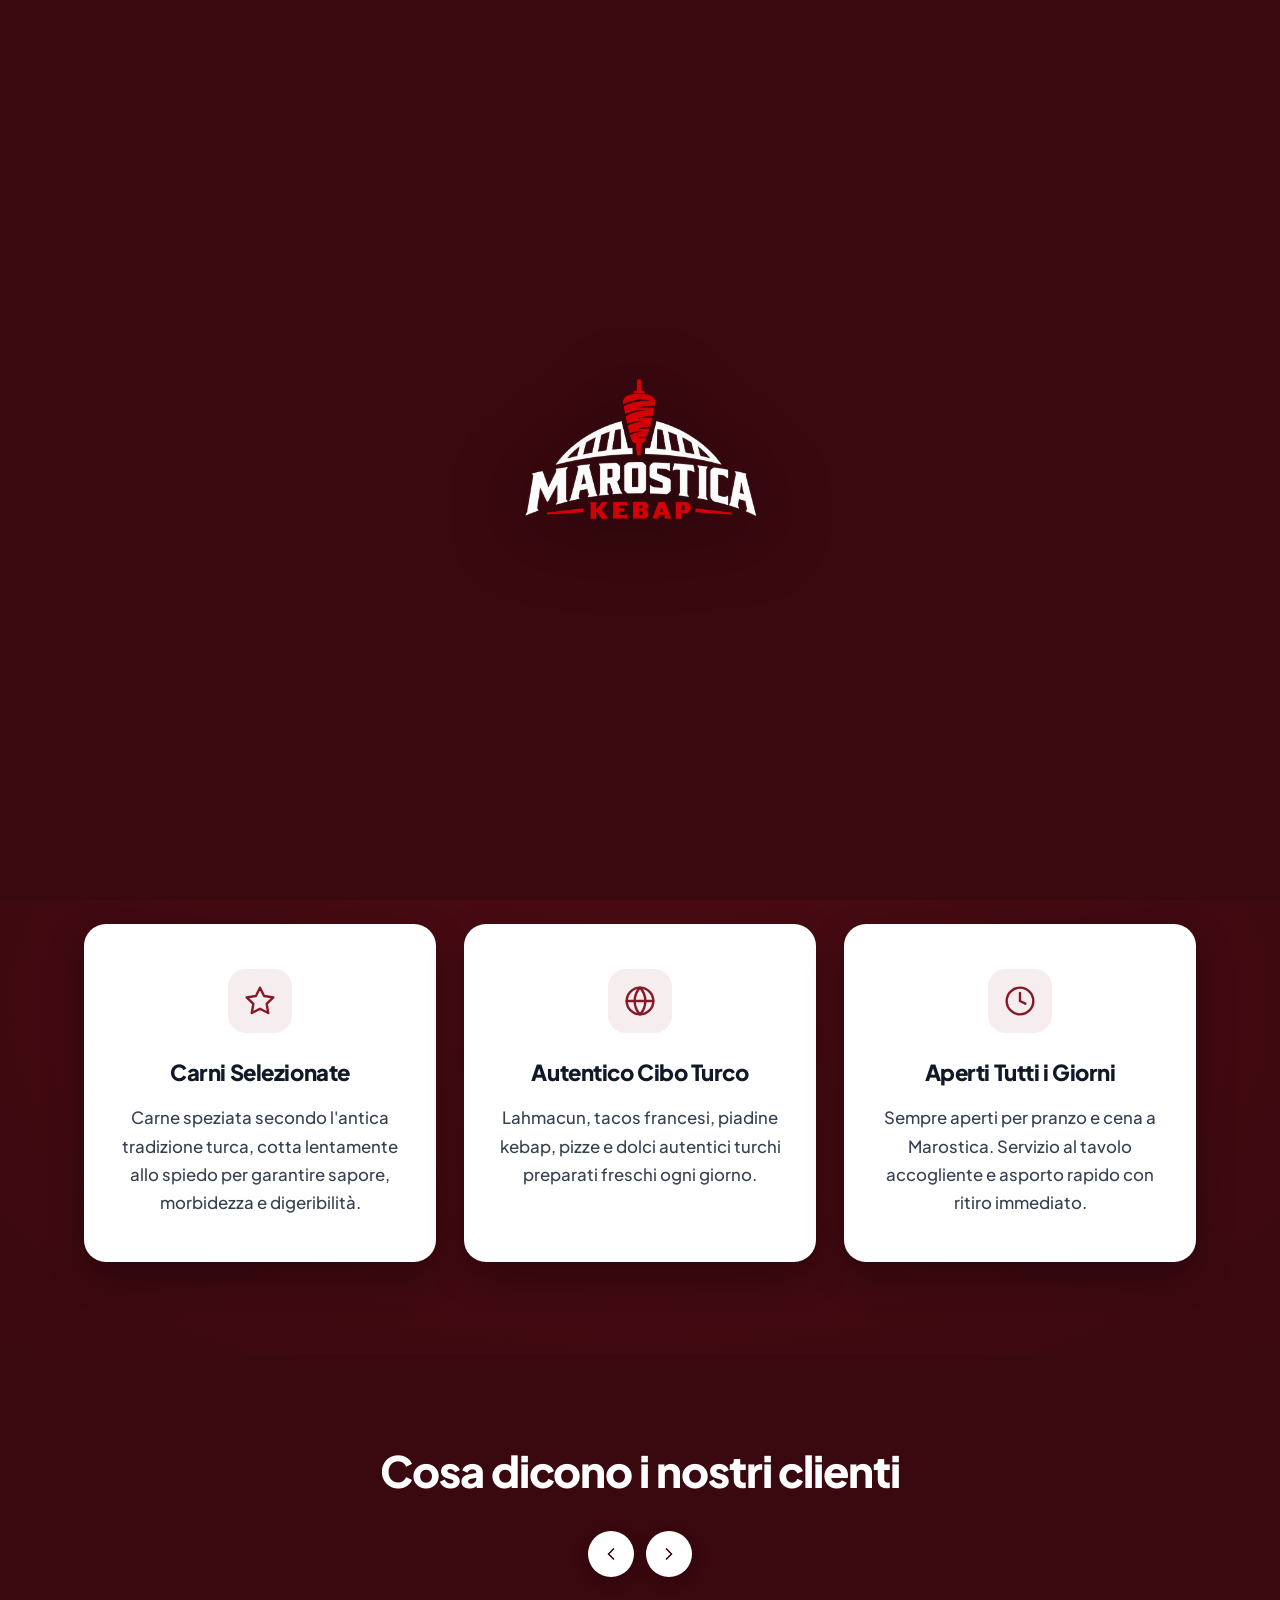
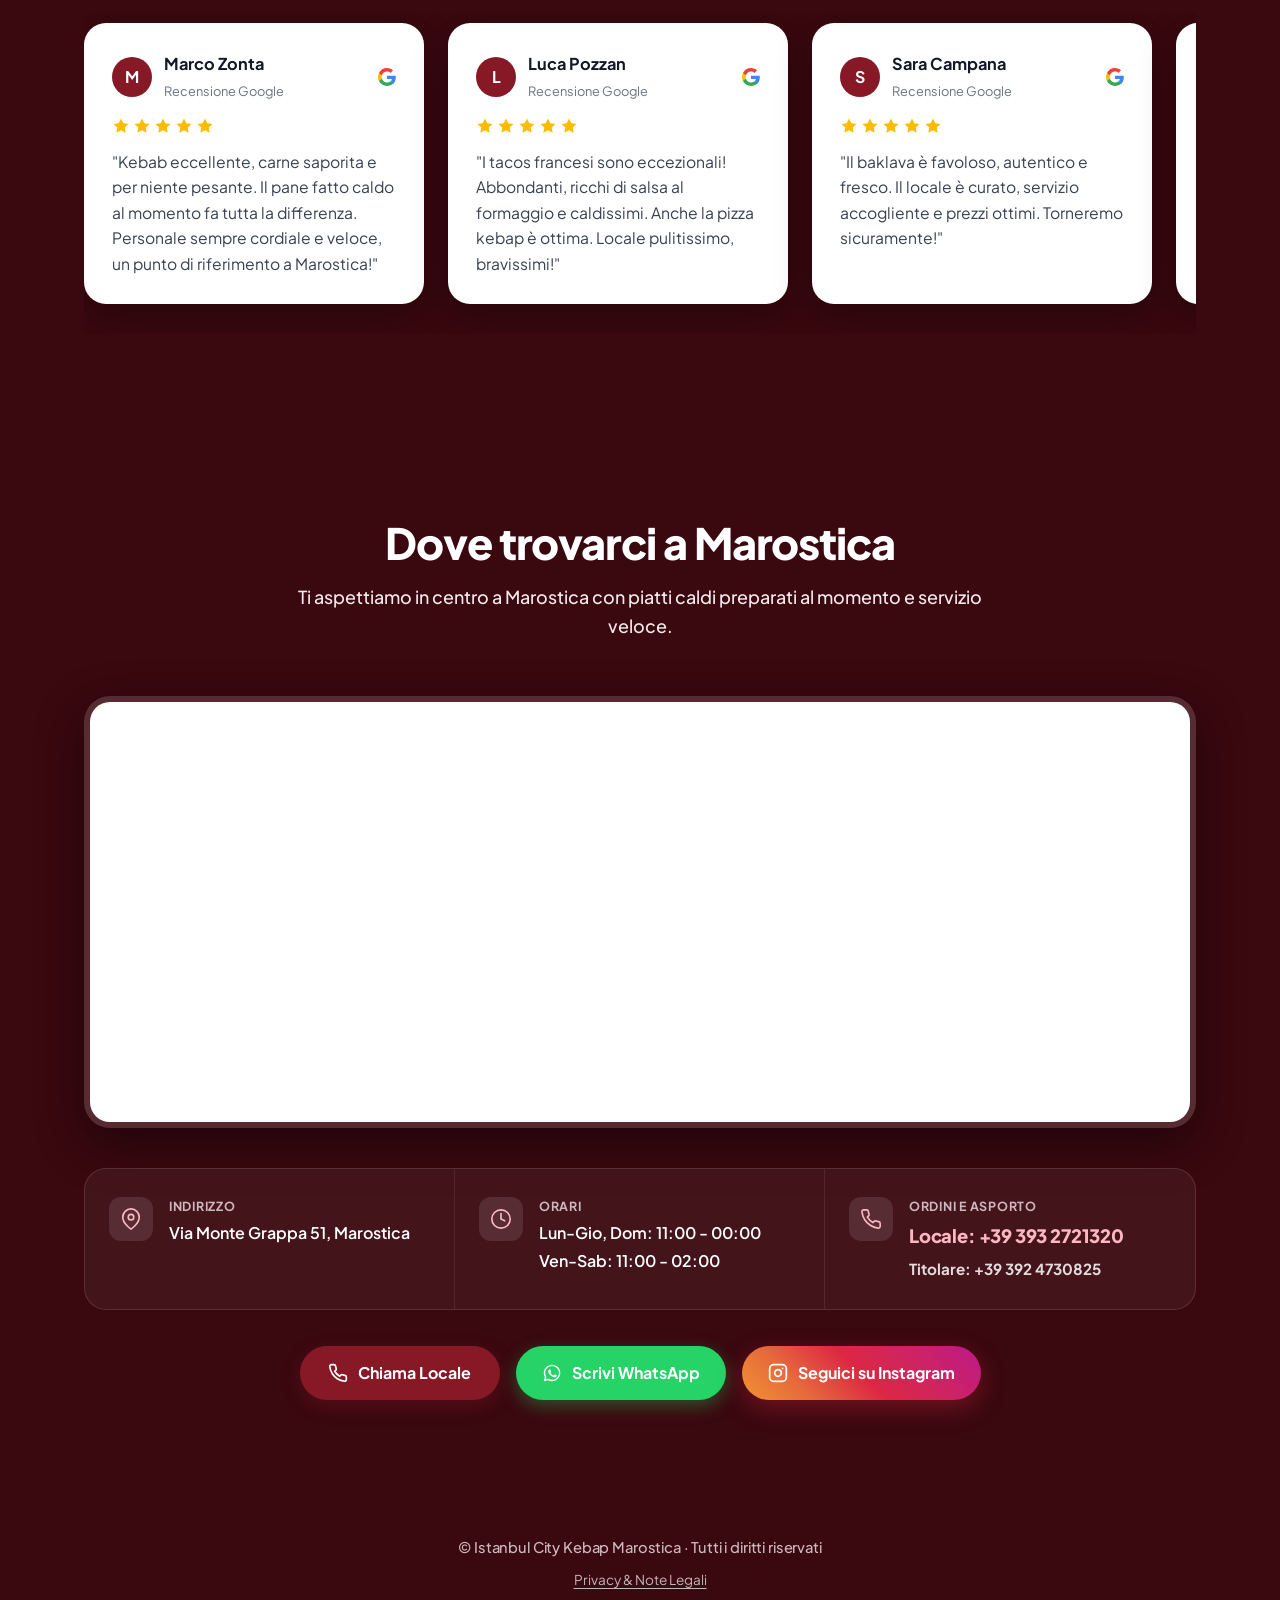
==== commit ba781278: "simple" ====
--- a/index.html
+++ b/index.html
@@ -178,7 +178,7 @@
                 <svg class="icon" viewBox="0 0 24 24" fill="currentColor" aria-hidden="true">
                   <path d="M12.04 2C6.58 2 2.13 6.45 2.13 11.91C2.13 13.66 2.59 15.36 3.45 16.86L2.05 22L7.3 20.62C8.75 21.41 10.38 21.83 12.04 21.83C17.5 21.83 21.95 17.38 21.95 11.92C21.95 9.27 20.92 6.78 19.05 4.91C17.18 3.04 14.69 2 12.04 2M12.05 3.67C14.25 3.67 16.31 4.53 17.87 6.09C19.42 7.65 20.28 9.72 20.28 11.92C20.28 16.46 16.58 20.15 12.04 20.15C10.56 20.15 9.11 19.76 7.85 19L7.55 18.83L4.43 19.65L5.26 16.61L5.06 16.29C4.24 14.99 3.81 13.47 3.81 11.91C3.81 7.37 7.5 3.67 12.05 3.67M9.07 7.7C8.9 7.7 8.63 7.76 8.39 8.02C8.16 8.28 7.5 8.9 7.5 10.15C7.5 11.4 8.41 12.61 8.54 12.78C8.67 12.95 10.32 15.5 12.85 16.59C13.45 16.85 13.92 17 14.28 17.12C14.88 17.31 15.43 17.28 15.86 17.22C16.34 17.15 17.34 16.61 17.55 16.03C17.75 15.44 17.75 14.94 17.69 14.84C17.63 14.73 17.46 14.67 17.21 14.54C16.96 14.42 15.73 13.81 15.5 13.73C15.28 13.64 15.11 13.6 14.95 13.85C14.78 14.1 14.31 14.67 14.17 14.84C14.03 15 13.89 15.02 13.64 14.89C13.39 14.77 12.58 14.5 11.62 13.65C10.88 12.99 10.37 12.17 10.23 11.92C10.09 11.67 10.21 11.53 10.34 11.41C10.45 11.3 10.59 11.12 10.72 10.97C10.84 10.82 10.88 10.72 10.97 10.55C11.05 10.38 11.01 10.24 10.95 10.11C10.88 9.99 10.37 8.74 10.16 8.23C9.96 7.74 9.75 7.81 9.6 7.8C9.45 7.8 9.28 7.79 9.07 7.7Z"/>
                 </svg>
-                <span>Ordina su WhatsApp</span>
+                <span>Scrivi WhatsApp</span>
               </a>
             </div>
           </div>
@@ -463,7 +463,7 @@
             <svg class="icon" viewBox="0 0 24 24" fill="currentColor" aria-hidden="true">
               <path d="M12.04 2C6.58 2 2.13 6.45 2.13 11.91C2.13 13.66 2.59 15.36 3.45 16.86L2.05 22L7.3 20.62C8.75 21.41 10.38 21.83 12.04 21.83C17.5 21.83 21.95 17.38 21.95 11.92C21.95 9.27 20.92 6.78 19.05 4.91C17.18 3.04 14.69 2 12.04 2M12.05 3.67C14.25 3.67 16.31 4.53 17.87 6.09C19.42 7.65 20.28 9.72 20.28 11.92C20.28 16.46 16.58 20.15 12.04 20.15C10.56 20.15 9.11 19.76 7.85 19L7.55 18.83L4.43 19.65L5.26 16.61L5.06 16.29C4.24 14.99 3.81 13.47 3.81 11.91C3.81 7.37 7.5 3.67 12.05 3.67M9.07 7.7C8.9 7.7 8.63 7.76 8.39 8.02C8.16 8.28 7.5 8.9 7.5 10.15C7.5 11.4 8.41 12.61 8.54 12.78C8.67 12.95 10.32 15.5 12.85 16.59C13.45 16.85 13.92 17 14.28 17.12C14.88 17.31 15.43 17.28 15.86 17.22C16.34 17.15 17.34 16.61 17.55 16.03C17.75 15.44 17.75 14.94 17.69 14.84C17.63 14.73 17.46 14.67 17.21 14.54C16.96 14.42 15.73 13.81 15.5 13.73C15.28 13.64 15.11 13.6 14.95 13.85C14.78 14.1 14.31 14.67 14.17 14.84C14.03 15 13.89 15.02 13.64 14.89C13.39 14.77 12.58 14.5 11.62 13.65C10.88 12.99 10.37 12.17 10.23 11.92C10.09 11.67 10.21 11.53 10.34 11.41C10.45 11.3 10.59 11.12 10.72 10.97C10.84 10.82 10.88 10.72 10.97 10.55C11.05 10.38 11.01 10.24 10.95 10.11C10.88 9.99 10.37 8.74 10.16 8.23C9.96 7.74 9.75 7.81 9.6 7.8C9.45 7.8 9.28 7.79 9.07 7.7Z"/>
             </svg>
-            <span>Ordina WhatsApp</span>
+            <span>Scrivi WhatsApp</span>
           </a>
           <a href="https://www.instagram.com/marosticakebap/" target="_blank" rel="noopener noreferrer" class="btn btn-instagram-gradient">
             <svg class="icon" viewBox="0 0 24 24" fill="none" stroke="currentColor" stroke-width="2" stroke-linecap="round" stroke-linejoin="round" aria-hidden="true">
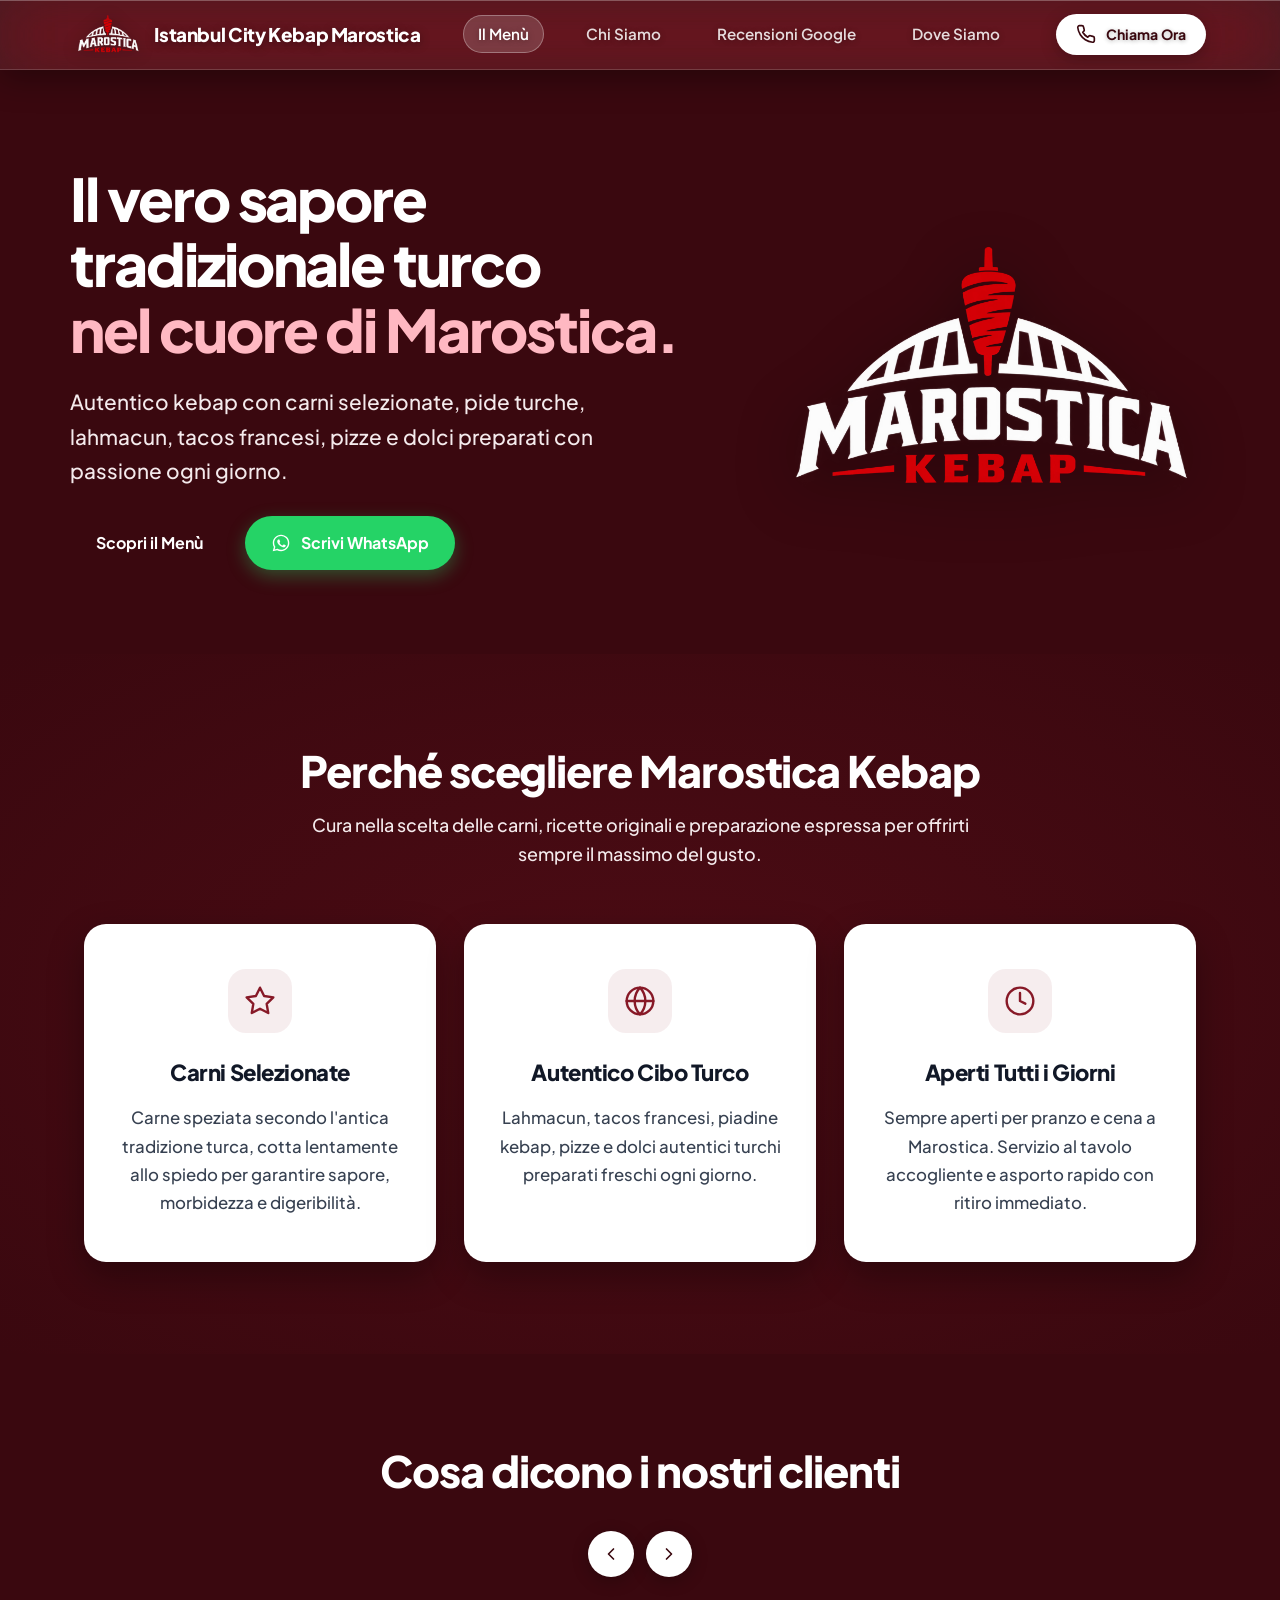
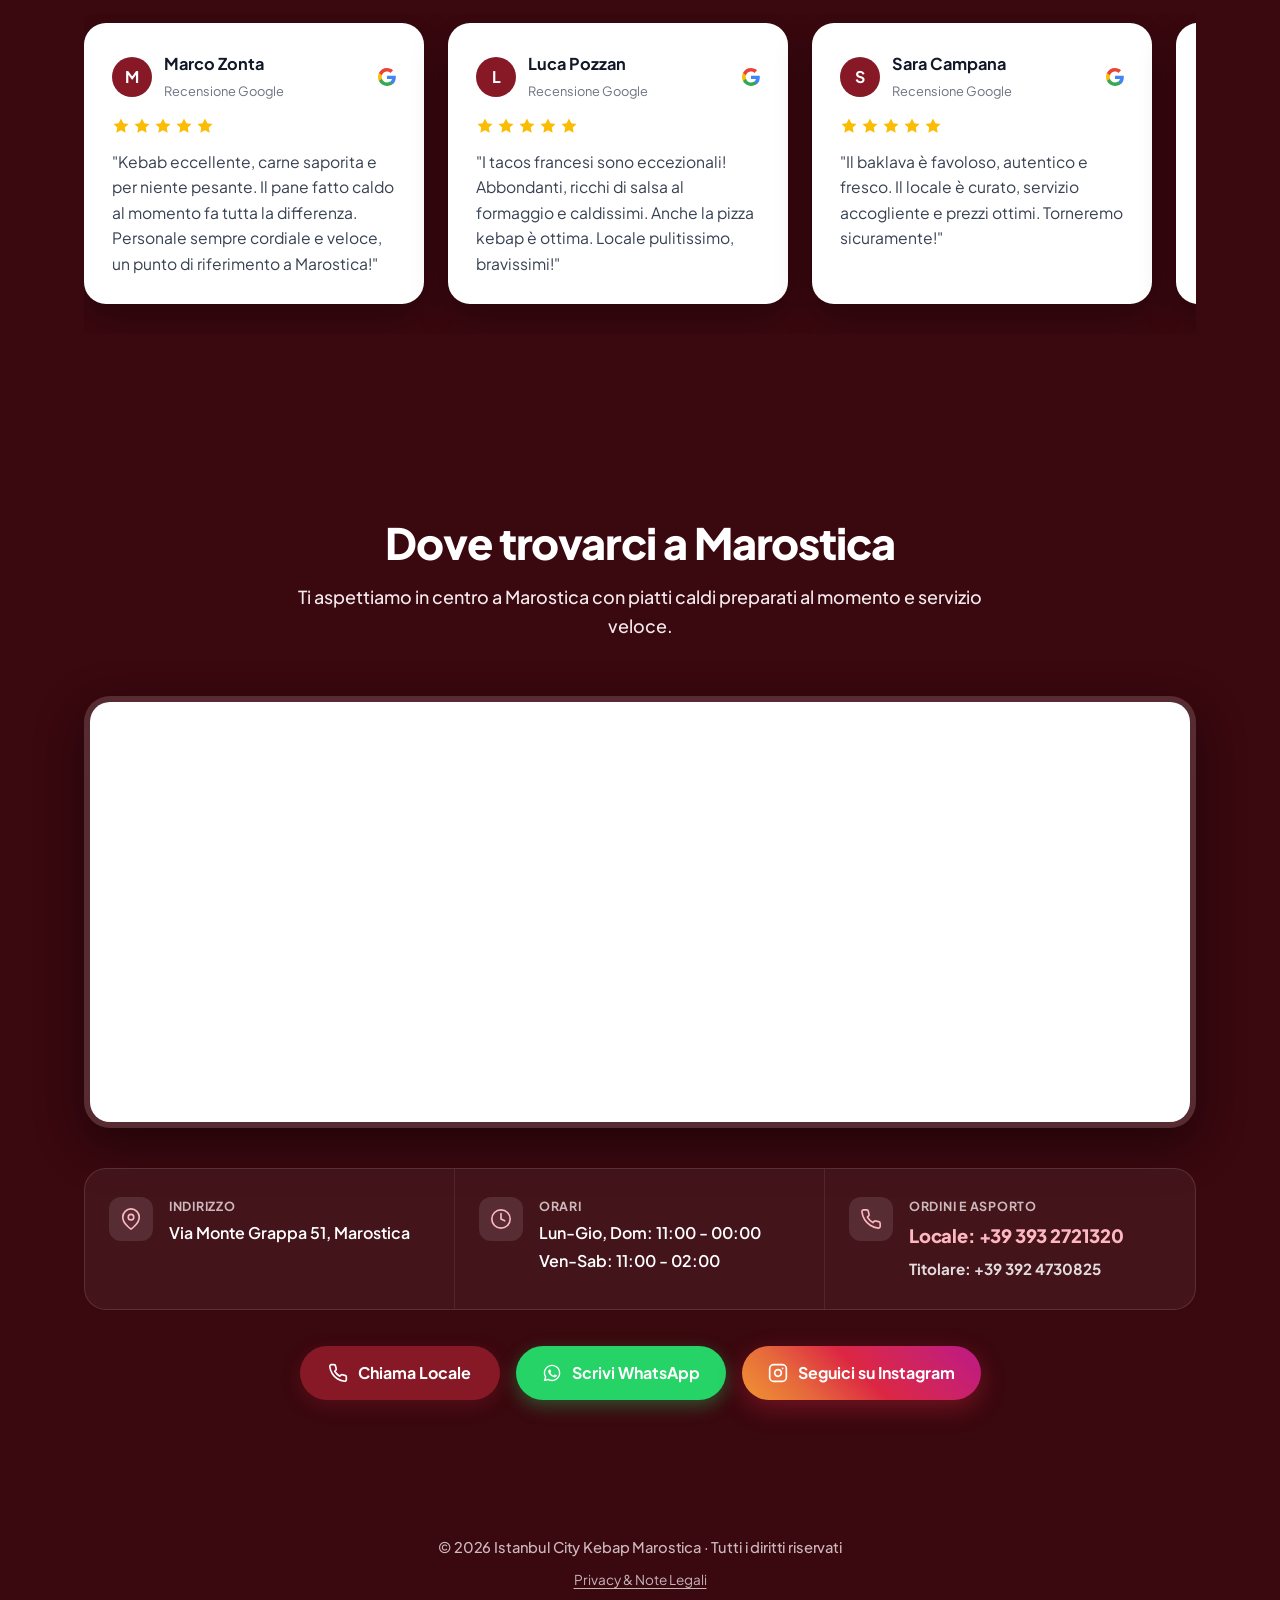
==== commit e447b9bd: "fix" ====
--- a/index.html
+++ b/index.html
@@ -523,6 +523,6 @@
     </div>
   </div>
 
-  <script src="script.js?v=2.1"></script>
+  <script src="script.js?v=2.3"></script>
 </body>
 </html>
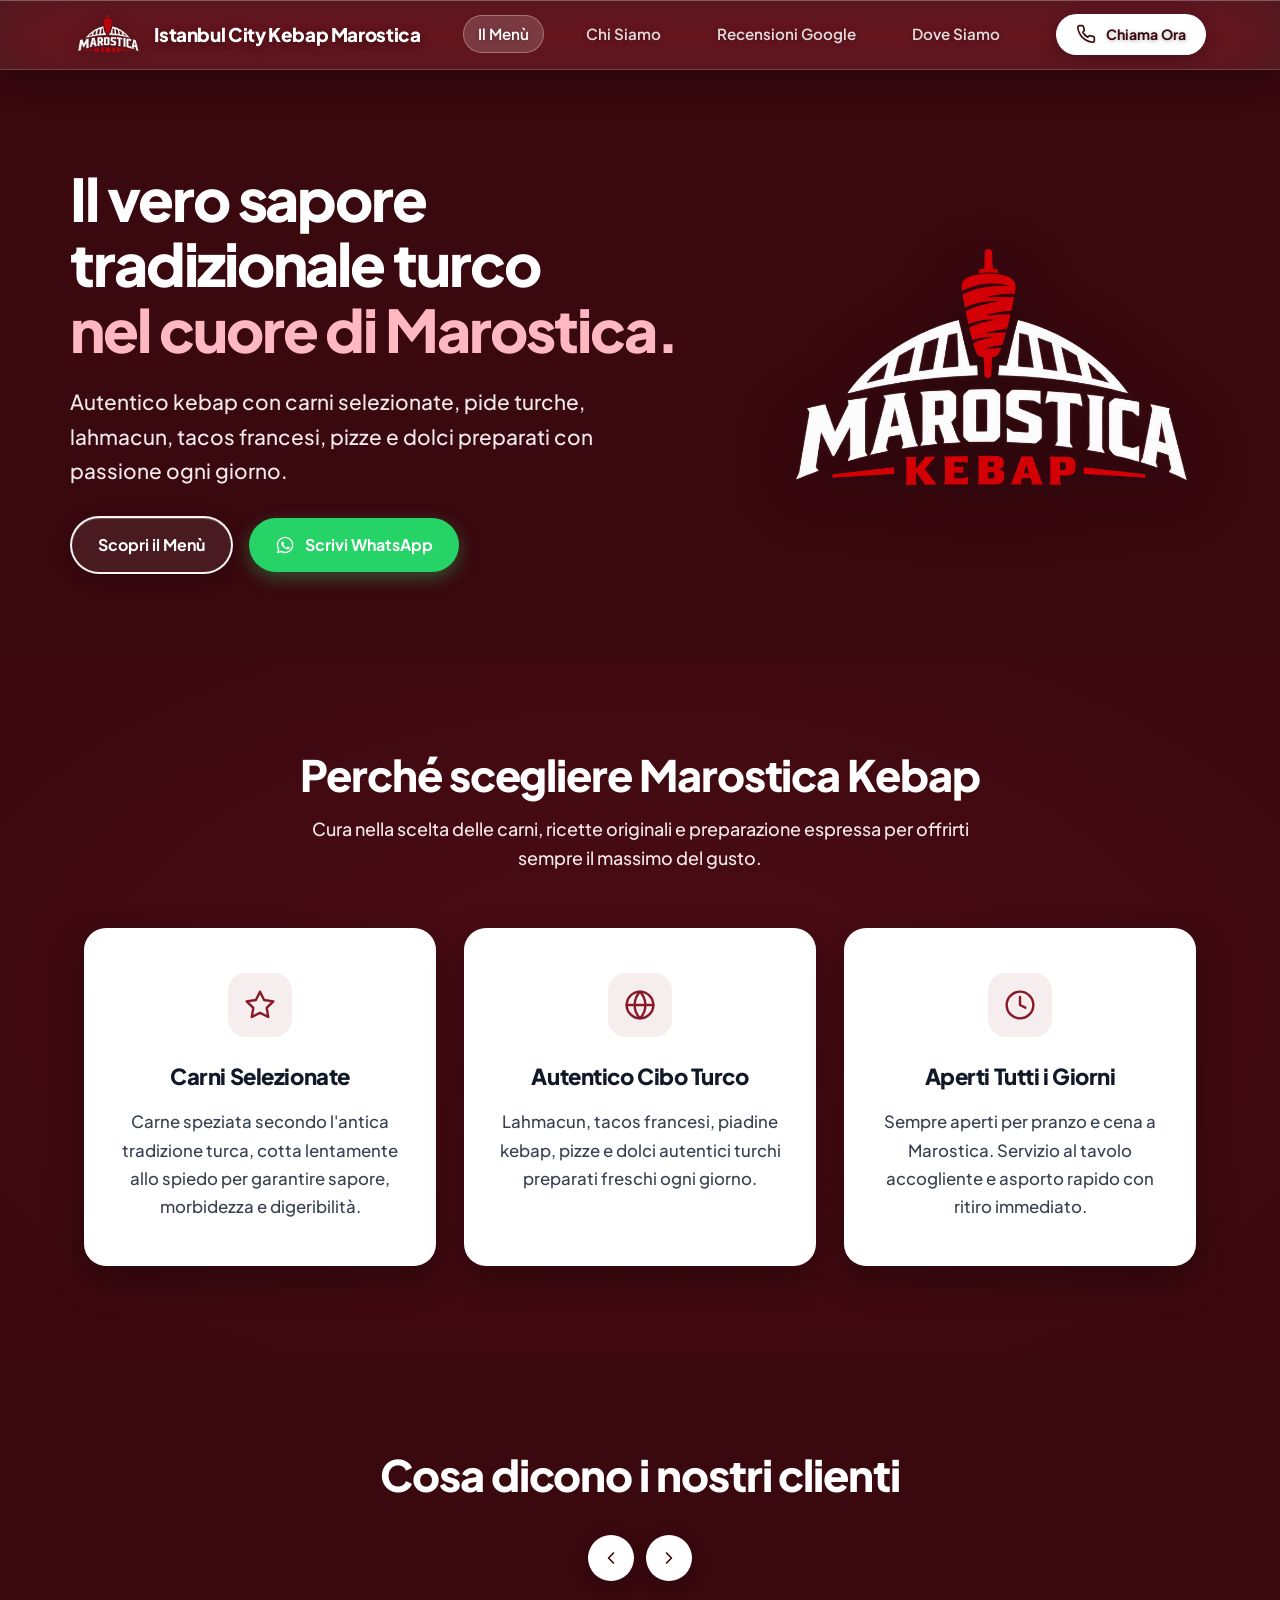
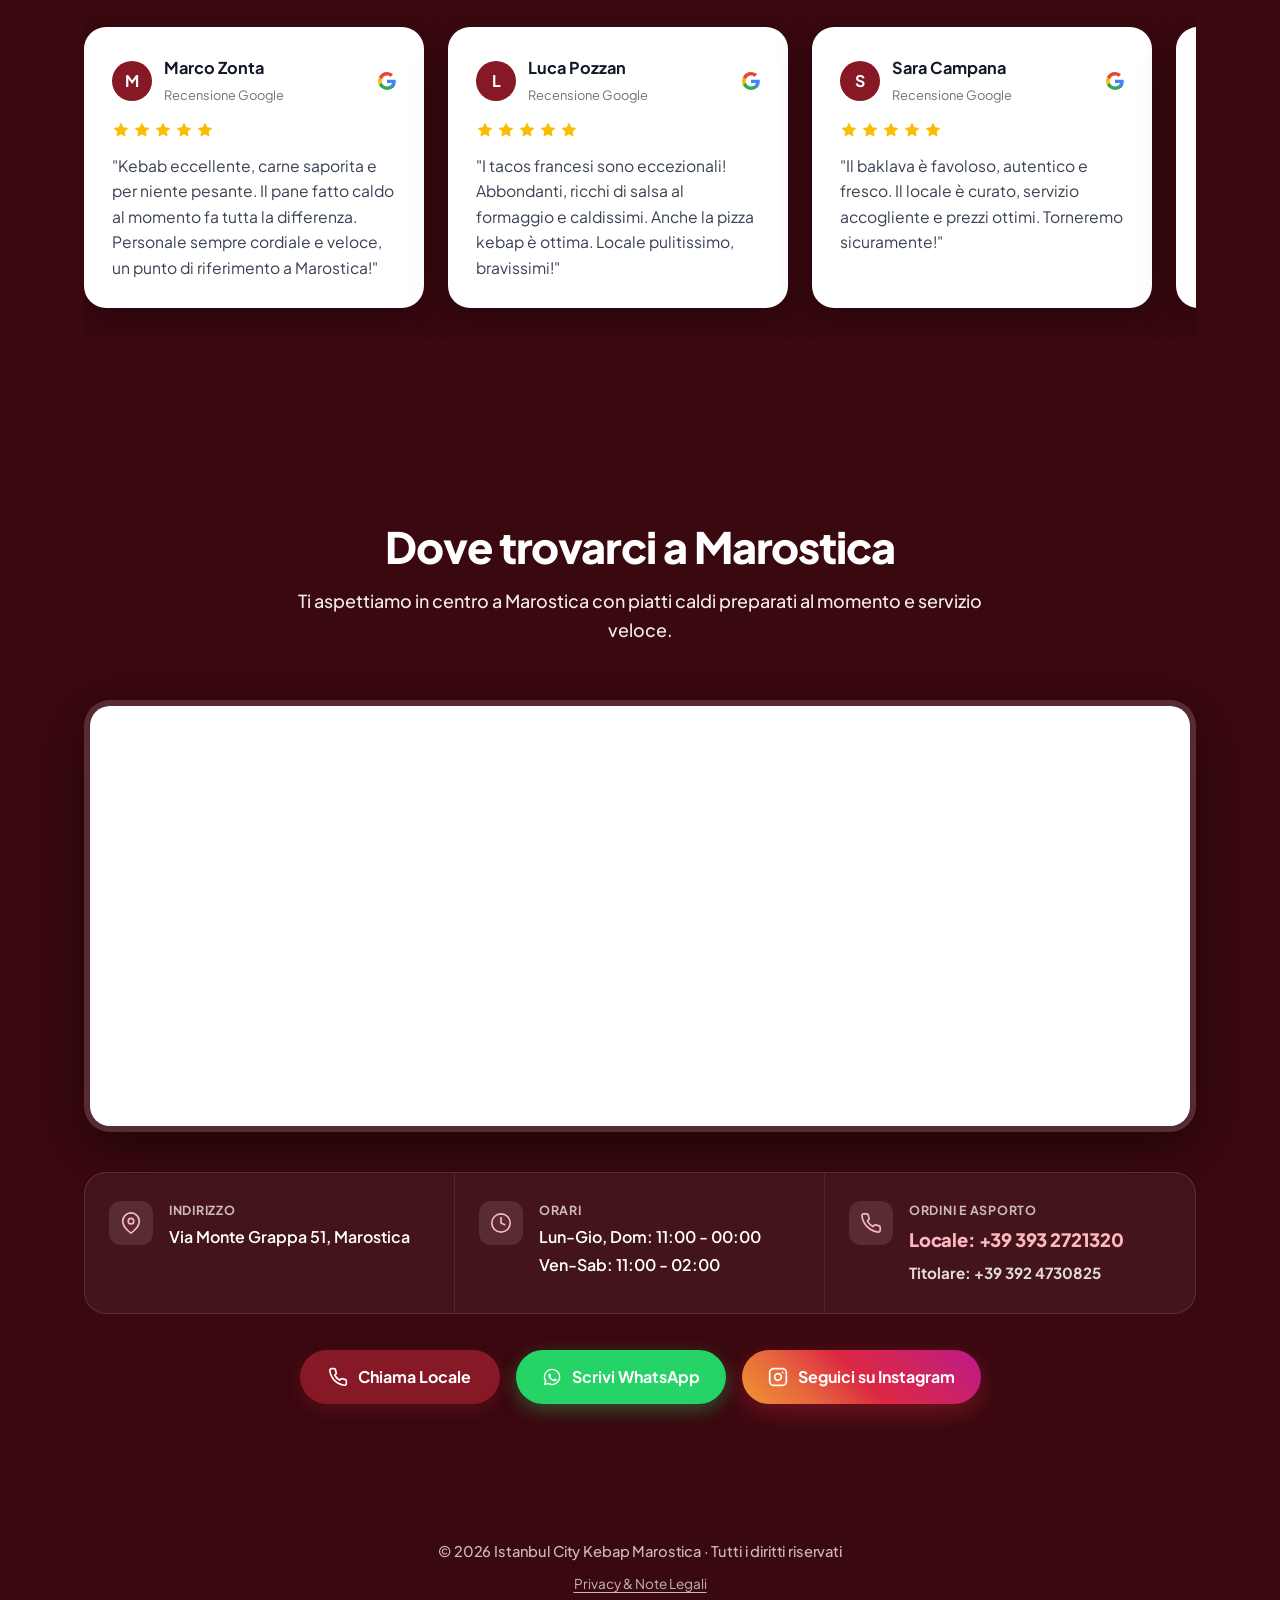
==== commit 409c6437: "hero" ====
--- a/index.html
+++ b/index.html
@@ -54,7 +54,7 @@
   <link rel="preconnect" href="https://fonts.gstatic.com" crossorigin>
   <link href="https://fonts.googleapis.com/css2?family=Plus+Jakarta+Sans:wght@400;500;600;700;800&display=swap" rel="stylesheet">
 
-  <link rel="stylesheet" href="styles.css?v=2.1" />
+  <link rel="stylesheet" href="styles.css?v=2.6" />
 
   <script type="application/ld+json">
   {
@@ -173,7 +173,7 @@
               Autentico kebap con carni selezionate, pide turche, lahmacun, tacos francesi, pizze e dolci preparati con passione ogni giorno.
             </p>
             <div class="hero-actions">
-              <a href="menu.html" class="btn btn-primary">Scopri il Menù</a>
+              <a href="menu.html" class="btn btn-menu-outline">Scopri il Menù</a>
               <a href="https://wa.me/393924730825?text=Ciao%2C%20vorrei%20ordinare%20da%20asporto" target="_blank" rel="noopener noreferrer" class="btn btn-whatsapp">
                 <svg class="icon" viewBox="0 0 24 24" fill="currentColor" aria-hidden="true">
                   <path d="M12.04 2C6.58 2 2.13 6.45 2.13 11.91C2.13 13.66 2.59 15.36 3.45 16.86L2.05 22L7.3 20.62C8.75 21.41 10.38 21.83 12.04 21.83C17.5 21.83 21.95 17.38 21.95 11.92C21.95 9.27 20.92 6.78 19.05 4.91C17.18 3.04 14.69 2 12.04 2M12.05 3.67C14.25 3.67 16.31 4.53 17.87 6.09C19.42 7.65 20.28 9.72 20.28 11.92C20.28 16.46 16.58 20.15 12.04 20.15C10.56 20.15 9.11 19.76 7.85 19L7.55 18.83L4.43 19.65L5.26 16.61L5.06 16.29C4.24 14.99 3.81 13.47 3.81 11.91C3.81 7.37 7.5 3.67 12.05 3.67M9.07 7.7C8.9 7.7 8.63 7.76 8.39 8.02C8.16 8.28 7.5 8.9 7.5 10.15C7.5 11.4 8.41 12.61 8.54 12.78C8.67 12.95 10.32 15.5 12.85 16.59C13.45 16.85 13.92 17 14.28 17.12C14.88 17.31 15.43 17.28 15.86 17.22C16.34 17.15 17.34 16.61 17.55 16.03C17.75 15.44 17.75 14.94 17.69 14.84C17.63 14.73 17.46 14.67 17.21 14.54C16.96 14.42 15.73 13.81 15.5 13.73C15.28 13.64 15.11 13.6 14.95 13.85C14.78 14.1 14.31 14.67 14.17 14.84C14.03 15 13.89 15.02 13.64 14.89C13.39 14.77 12.58 14.5 11.62 13.65C10.88 12.99 10.37 12.17 10.23 11.92C10.09 11.67 10.21 11.53 10.34 11.41C10.45 11.3 10.59 11.12 10.72 10.97C10.84 10.82 10.88 10.72 10.97 10.55C11.05 10.38 11.01 10.24 10.95 10.11C10.88 9.99 10.37 8.74 10.16 8.23C9.96 7.74 9.75 7.81 9.6 7.8C9.45 7.8 9.28 7.79 9.07 7.7Z"/>
@@ -523,6 +523,6 @@
     </div>
   </div>
 
-  <script src="script.js?v=2.3"></script>
+  <script src="script.js?v=2.6"></script>
 </body>
 </html>
--- a/styles.css
+++ b/styles.css
@@ -836,7 +836,8 @@
   display: flex;
   align-items: center;
   justify-content: center;
-  transition: transform 0.75s cubic-bezier(0.77, 0, 0.175, 1), opacity 0.75s ease;
+  transform: translate3d(0, 0, 0);
+  transition: transform 0.65s cubic-bezier(0.77, 0, 0.175, 1);
   pointer-events: auto;
   overflow: hidden;
 }
@@ -868,27 +869,58 @@
 
 .page-curtain.slide-left {
   transform: translate3d(-100%, 0, 0);
-  opacity: 0;
   pointer-events: none;
+}
+
+.page-curtain.from-right {
+  transform: translate3d(100%, 0, 0);
+  transition: none;
+}
+
+.page-curtain.cover-screen {
+  transform: translate3d(0, 0, 0);
+  transition: transform 0.48s cubic-bezier(0.77, 0, 0.175, 1);
+  pointer-events: auto;
 }
 
 @media (max-width: 900px) {
   .hero-grid {
-    grid-template-columns: 1fr;
-    gap: 32px;
+    display: flex;
+    flex-direction: column;
+    align-items: center;
+    gap: 18px;
     text-align: center;
   }
 
   .hero-left {
+    display: contents;
     text-align: center;
   }
 
+  .hero-title {
+    order: 1;
+    margin-bottom: 0;
+  }
+
+  .hero-right {
+    order: 2;
+    display: flex;
+    justify-content: center;
+    width: 100%;
+    margin: 10px 0 12px;
+  }
+
   .hero-subtitle {
+    order: 3;
     margin-left: auto;
     margin-right: auto;
-  }
-
-  .hero-right {
+    margin-bottom: 0;
+  }
+
+  .hero-actions {
+    order: 4;
+    margin-top: 18px;
+    width: 100%;
     justify-content: center;
   }
 
@@ -949,12 +981,15 @@
   }
 
   .hero-logo-box {
-    max-width: 170px;
+    max-width: 260px;
+    width: 72vw;
     margin: 0 auto;
   }
 
   .hero-logo-img {
-    max-height: 140px;
+    max-height: 200px;
+    width: 100%;
+    height: auto;
   }
 
   .nav-menu {
@@ -1144,11 +1179,12 @@
   }
 
   .hero-logo-box {
-    max-width: 140px;
+    max-width: 220px;
+    width: 70vw;
   }
 
   .hero-logo-img {
-    max-height: 120px;
+    max-height: 175px;
   }
 
   .review-card {
@@ -1164,6 +1200,22 @@
   .map-frame-inner iframe {
     min-height: 230px;
   }
+}
+
+.btn-menu-outline {
+  background: rgba(255, 255, 255, 0.08);
+  color: #ffffff;
+  border: 2px solid rgba(255, 255, 255, 0.95);
+  backdrop-filter: blur(16px);
+  -webkit-backdrop-filter: blur(16px);
+  box-shadow: 0 4px 18px rgba(0, 0, 0, 0.25), inset 0 1px 0 rgba(255, 255, 255, 0.25);
+}
+
+.btn-menu-outline:hover {
+  background: #ffffff;
+  color: var(--bg-bordeaux-base);
+  border-color: #ffffff;
+  box-shadow: 0 8px 24px rgba(255, 255, 255, 0.32);
 }
 
 .btn-whatsapp {
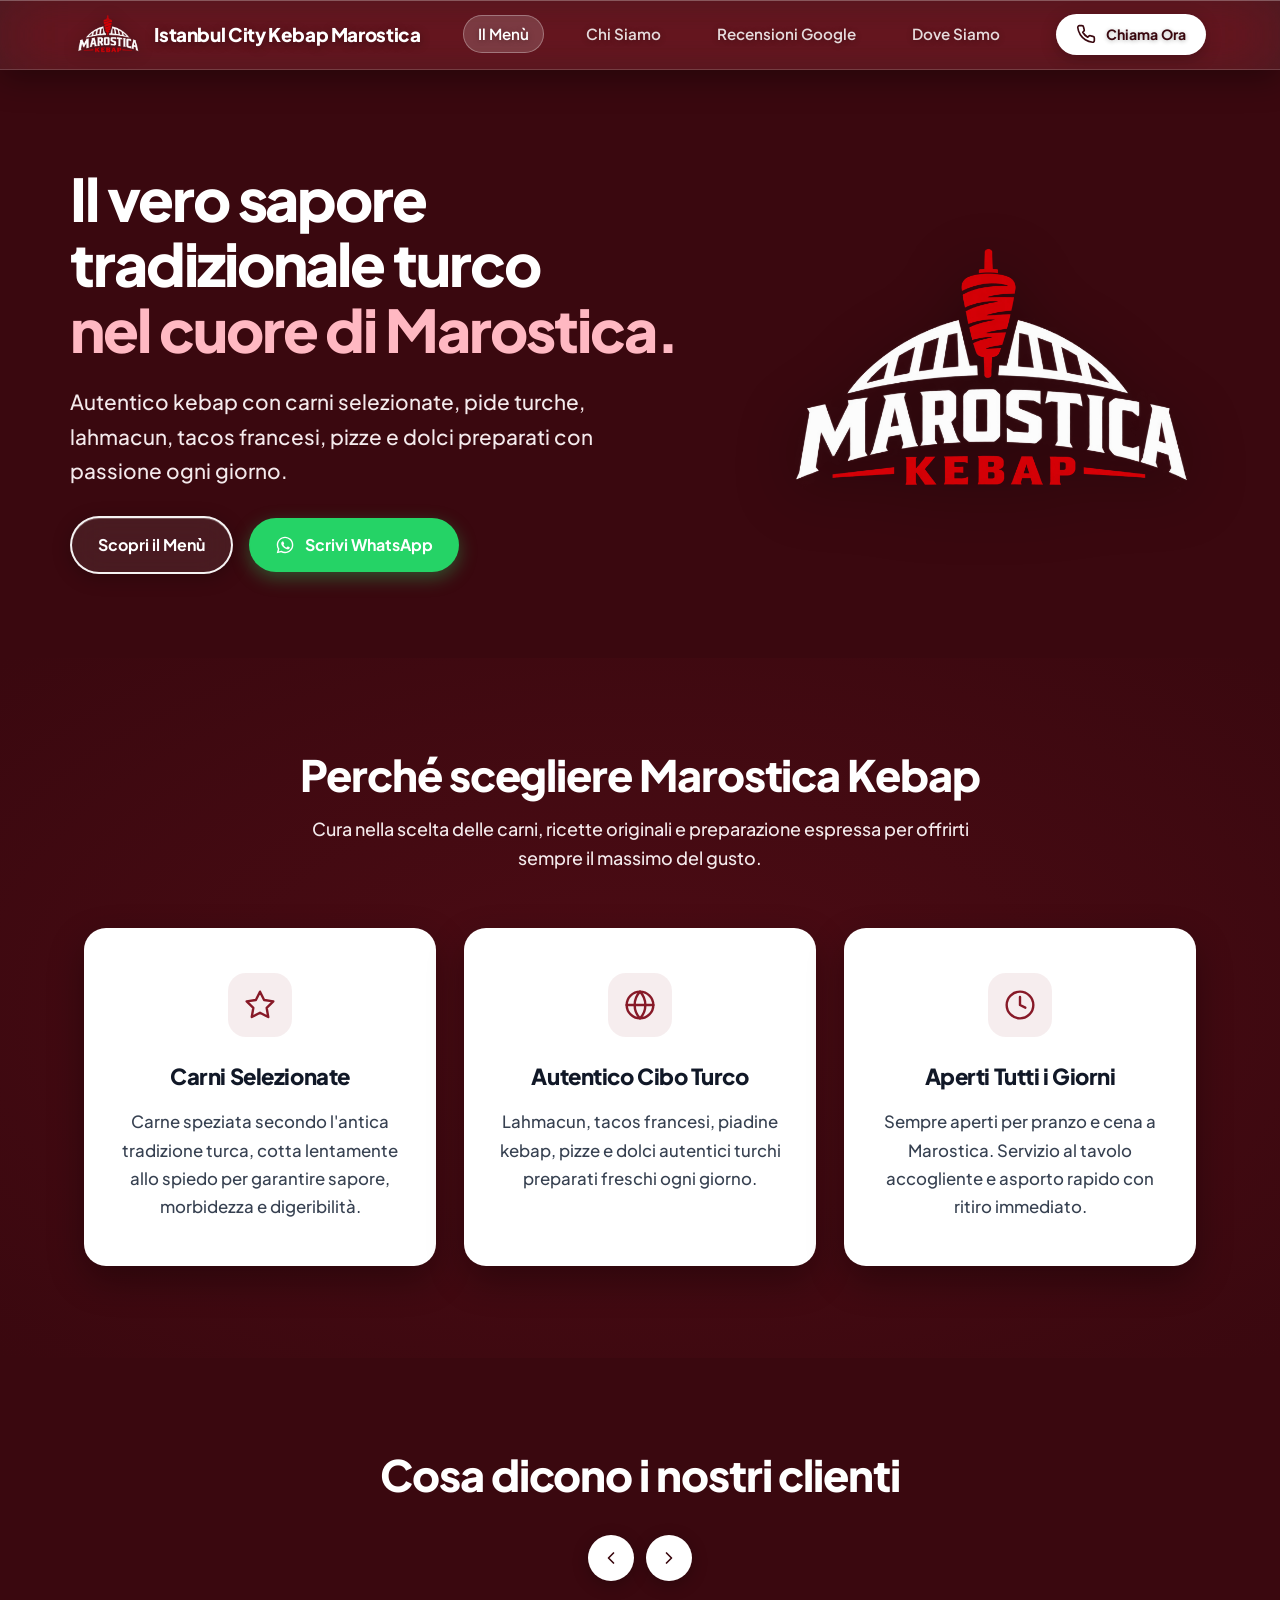
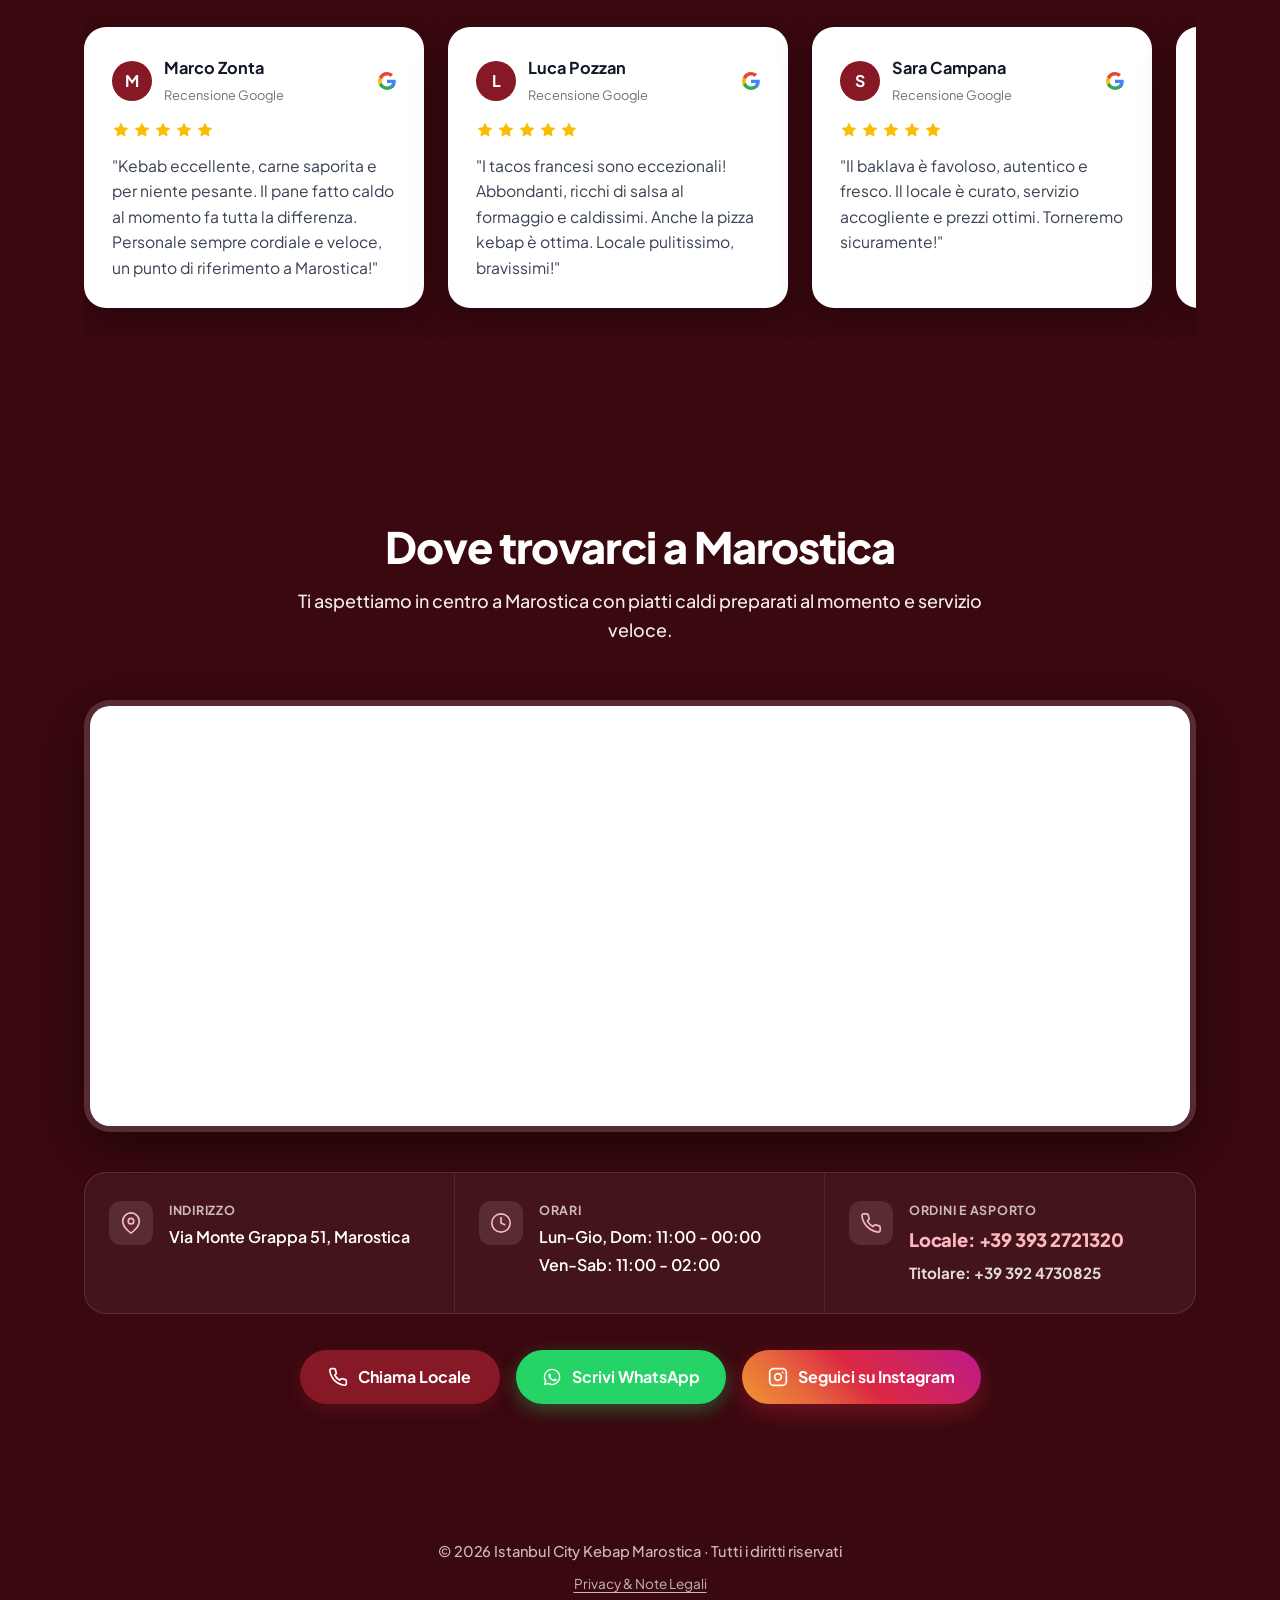
==== commit 556edada: "fix" ====
--- a/index.html
+++ b/index.html
@@ -54,7 +54,7 @@
   <link rel="preconnect" href="https://fonts.gstatic.com" crossorigin>
   <link href="https://fonts.googleapis.com/css2?family=Plus+Jakarta+Sans:wght@400;500;600;700;800&display=swap" rel="stylesheet">
 
-  <link rel="stylesheet" href="styles.css?v=2.6" />
+  <link rel="stylesheet" href="styles.css?v=3.2" />
 
   <script type="application/ld+json">
   {
@@ -523,6 +523,6 @@
     </div>
   </div>
 
-  <script src="script.js?v=2.6"></script>
+  <script src="script.js?v=3.2"></script>
 </body>
 </html>
--- a/styles.css
+++ b/styles.css
@@ -1577,3 +1577,380 @@
     max-width: 340px;
   }
 }
+
+.menu-hero-jump {
+  margin-top: 18px;
+  text-align: center;
+}
+
+.jump-listino-link {
+  display: inline-block;
+  font-size: 0.92rem;
+  font-weight: 700;
+  color: #ffb8c2;
+  text-decoration: underline;
+  text-underline-offset: 4px;
+  transition: color var(--transition-fast);
+}
+
+.jump-listino-link:hover {
+  color: #ffffff;
+}
+
+.section-text-menu {
+  background: radial-gradient(ellipse at center, rgba(135, 25, 39, 0.25) 0%, rgba(58, 8, 15, 0.98) 100%);
+  padding: 80px 0 60px;
+  border-top: 1px solid rgba(255, 255, 255, 0.08);
+}
+
+.listino-quick-actions {
+  margin-top: 20px;
+  display: flex;
+  justify-content: center;
+}
+
+.menu-accordions-wrap {
+  display: flex;
+  flex-direction: column;
+  gap: 16px;
+  max-width: 920px;
+  margin: 0 auto;
+}
+
+.menu-accordion {
+  background: rgba(255, 255, 255, 0.04);
+  border: 1px solid rgba(255, 255, 255, 0.12);
+  border-radius: var(--radius-lg);
+  overflow: hidden;
+  transition: background var(--transition-fast), border-color var(--transition-fast), box-shadow var(--transition-fast);
+}
+
+.menu-accordion:hover {
+  background: rgba(255, 255, 255, 0.06);
+  border-color: rgba(255, 255, 255, 0.18);
+}
+
+.menu-accordion[open] {
+  background: rgba(255, 255, 255, 0.06);
+  border-color: rgba(255, 255, 255, 0.24);
+  box-shadow: 0 10px 30px rgba(0, 0, 0, 0.25);
+}
+
+summary.menu-accordion-summary {
+  display: flex !important;
+  align-items: center !important;
+  justify-content: space-between !important;
+  padding: 20px 24px;
+  cursor: pointer;
+  list-style: none !important;
+  list-style-type: none !important;
+  outline: none;
+  user-select: none;
+  gap: 16px;
+  -webkit-tap-highlight-color: transparent;
+}
+
+summary.menu-accordion-summary::-webkit-details-marker {
+  display: none !important;
+  width: 0 !important;
+  height: 0 !important;
+}
+
+summary.menu-accordion-summary::marker {
+  display: none !important;
+  content: "" !important;
+}
+
+.summary-left {
+  display: flex;
+  align-items: center;
+  gap: 12px;
+  flex-wrap: wrap;
+  flex: 1;
+}
+
+.summary-title {
+  font-size: 1.15rem;
+  font-weight: 800;
+  letter-spacing: -0.015em;
+  color: #ffffff;
+}
+
+.summary-badge {
+  font-size: 0.72rem;
+  font-weight: 700;
+  text-transform: uppercase;
+  letter-spacing: 0.05em;
+  padding: 4px 10px;
+  border-radius: var(--radius-full);
+  background: rgba(255, 255, 255, 0.12);
+  color: #ffb8c2;
+}
+
+.summary-icon {
+  width: 32px !important;
+  height: 32px !important;
+  min-width: 32px !important;
+  max-width: 32px !important;
+  display: flex !important;
+  align-items: center !important;
+  justify-content: center !important;
+  color: #ffb8c2 !important;
+  transition: transform 0.3s cubic-bezier(0.16, 1, 0.3, 1) !important;
+  flex-shrink: 0 !important;
+}
+
+.summary-icon svg {
+  width: 20px !important;
+  height: 20px !important;
+  min-width: 20px !important;
+  max-width: 20px !important;
+  display: block !important;
+}
+
+.menu-accordion[open] .summary-icon {
+  transform: rotate(180deg) !important;
+}
+
+.menu-accordion-content {
+  padding: 8px 24px 24px;
+  border-top: 1px solid rgba(255, 255, 255, 0.08);
+}
+
+.accordion-cat-note {
+  font-size: 0.9rem;
+  color: #ffb8c2;
+  line-height: 1.5;
+  padding: 12px 16px;
+  background: rgba(135, 25, 39, 0.22);
+  border-radius: var(--radius-sm);
+  border-left: 3px solid #ffb8c2;
+  margin-bottom: 18px;
+  margin-top: 8px;
+}
+
+.menu-items-list {
+  display: flex;
+  flex-direction: column;
+}
+
+.list-table-header {
+  display: grid;
+  grid-template-columns: 46px 1fr 180px;
+  padding: 10px 14px;
+  font-size: 0.78rem;
+  font-weight: 800;
+  text-transform: uppercase;
+  letter-spacing: 0.06em;
+  color: var(--text-muted);
+  border-bottom: 1px solid rgba(255, 255, 255, 0.12);
+  margin-bottom: 6px;
+}
+
+.col-price-pair {
+  text-align: right;
+}
+
+.list-item-row {
+  display: grid;
+  grid-template-columns: 46px 1fr auto;
+  align-items: center;
+  gap: 16px;
+  padding: 14px;
+  border-bottom: 1px solid rgba(255, 255, 255, 0.06);
+  transition: background var(--transition-fast);
+  border-radius: var(--radius-sm);
+}
+
+.list-item-row:last-child {
+  border-bottom: none;
+}
+
+.list-item-row:hover {
+  background: rgba(255, 255, 255, 0.04);
+}
+
+.item-num {
+  font-size: 0.88rem;
+  font-weight: 800;
+  color: #ffb8c2;
+  opacity: 0.9;
+}
+
+.item-info {
+  display: flex;
+  flex-direction: column;
+  gap: 3px;
+}
+
+.item-name {
+  font-size: 1.02rem;
+  font-weight: 700;
+  color: #ffffff;
+  line-height: 1.35;
+}
+
+.item-desc {
+  font-size: 0.88rem;
+  color: var(--text-soft);
+  line-height: 1.45;
+  opacity: 0.9;
+}
+
+.item-price-single {
+  font-size: 1.05rem;
+  font-weight: 800;
+  color: #ffb8c2;
+  white-space: nowrap;
+  padding: 5px 14px;
+  background: rgba(255, 255, 255, 0.08);
+  border-radius: var(--radius-full);
+}
+
+.pizza-row {
+  grid-template-columns: 46px 1fr 180px;
+}
+
+.item-prices-dual {
+  display: flex;
+  justify-content: flex-end;
+  gap: 8px;
+  align-items: center;
+  white-space: nowrap;
+}
+
+.price-pill {
+  font-size: 0.88rem;
+  font-weight: 800;
+  padding: 4px 10px;
+  border-radius: var(--radius-full);
+  display: inline-flex;
+  align-items: center;
+  gap: 5px;
+}
+
+.price-pill small {
+  font-size: 0.68rem;
+  font-weight: 700;
+  opacity: 0.8;
+  text-transform: uppercase;
+}
+
+.price-pill.normal {
+  background: rgba(255, 255, 255, 0.09);
+  color: #ffffff;
+}
+
+.price-pill.big {
+  background: rgba(135, 25, 39, 0.45);
+  border: 1px solid rgba(255, 184, 194, 0.3);
+  color: #ffb8c2;
+}
+
+@media (max-width: 768px) {
+  .section-text-menu {
+    padding: 46px 0 36px;
+  }
+
+  summary.menu-accordion-summary {
+    padding: 16px 16px;
+    gap: 10px;
+  }
+
+  .summary-left {
+    gap: 8px;
+  }
+
+  .summary-title {
+    font-size: 1.02rem;
+  }
+
+  .summary-badge {
+    font-size: 0.66rem;
+    padding: 3px 8px;
+  }
+
+  .summary-icon {
+    width: 26px !important;
+    height: 26px !important;
+    min-width: 26px !important;
+    max-width: 26px !important;
+  }
+
+  .summary-icon svg {
+    width: 18px !important;
+    height: 18px !important;
+    min-width: 18px !important;
+    max-width: 18px !important;
+  }
+
+  .menu-accordion-content {
+    padding: 4px 12px 18px;
+  }
+
+  .accordion-cat-note {
+    font-size: 0.82rem;
+    padding: 10px 12px;
+    margin-bottom: 12px;
+  }
+
+  .list-table-header {
+    display: none;
+  }
+
+  .list-item-row {
+    grid-template-columns: 30px 1fr;
+    gap: 6px 10px;
+    padding: 12px 6px;
+  }
+
+  .list-item-row .item-num {
+    grid-row: 1 / 3;
+    align-self: flex-start;
+    padding-top: 2px;
+  }
+
+  .list-item-row .item-info {
+    grid-column: 2 / 3;
+  }
+
+  .list-item-row .item-price-single {
+    grid-column: 2 / 3;
+    justify-self: flex-start;
+    margin-top: 4px;
+    font-size: 0.92rem;
+    padding: 3px 10px;
+  }
+
+  .pizza-row {
+    grid-template-columns: 30px 1fr;
+    gap: 6px 10px;
+    padding: 12px 6px;
+  }
+
+  .pizza-row .item-num {
+    grid-row: 1 / 3;
+    align-self: flex-start;
+    padding-top: 2px;
+  }
+
+  .pizza-row .item-info {
+    grid-column: 2 / 3;
+  }
+
+  .pizza-row .item-prices-dual {
+    grid-column: 2 / 3;
+    justify-content: flex-start;
+    margin-top: 6px;
+    gap: 6px;
+  }
+
+  .item-name {
+    font-size: 0.96rem;
+  }
+
+  .item-desc {
+    font-size: 0.82rem;
+    line-height: 1.4;
+  }
+}
